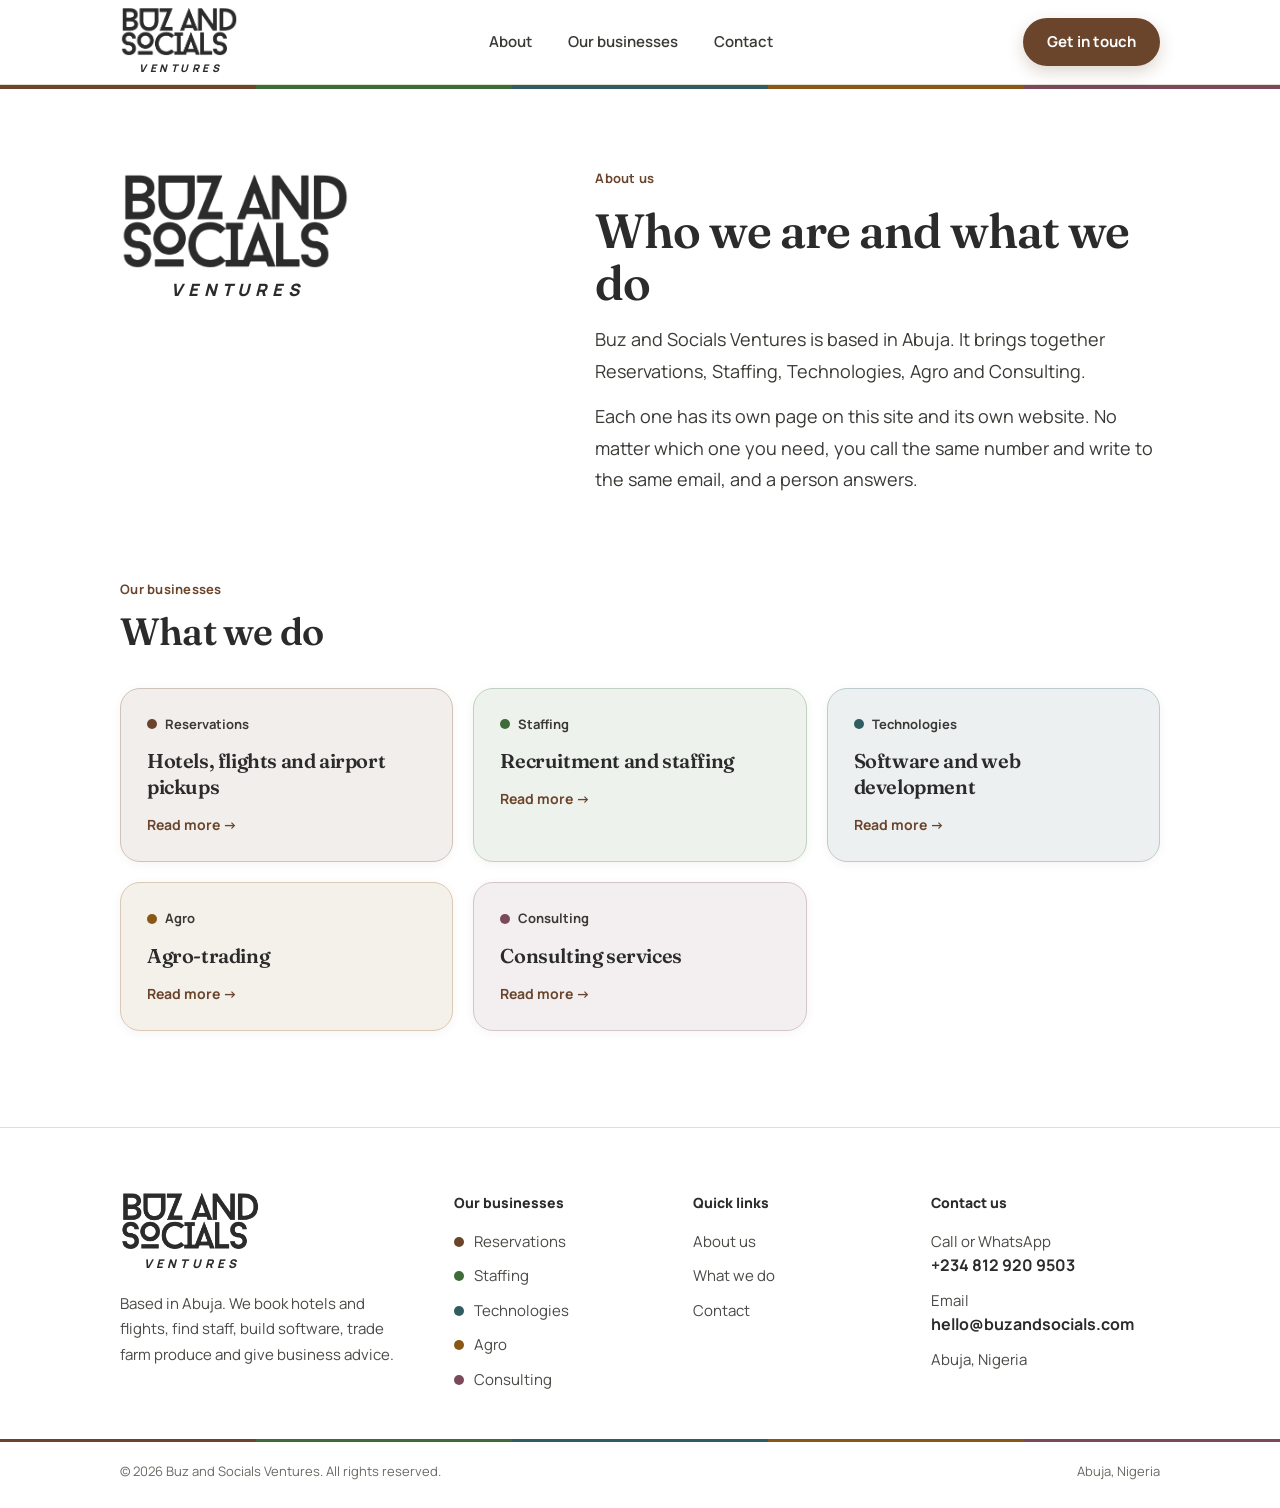
==== site/about.html @ 7db10453 "Add the Buz and Socials Ventures website" ====
<!doctype html>
<html lang="en">
<head>
<meta charset="utf-8">
<meta name="viewport" content="width=device-width,initial-scale=1">
<title>About us | Buz and Socials Ventures</title>
<meta name="description" content="Buz and Socials Ventures is based in Abuja. It brings together Reservations, Staffing, Technologies, Agro and Consulting.">
<meta name="theme-color" content="#6A452B">
<meta property="og:title" content="About us | Buz and Socials Ventures">
<meta property="og:description" content="Buz and Socials Ventures is based in Abuja. It brings together Reservations, Staffing, Technologies, Agro and Consulting.">
<meta property="og:type" content="website">
<meta property="og:image" content="https://buzandsocials.com/assets/logo.png">
<link rel="canonical" href="https://buzandsocials.com/about.html">
<link rel="icon" href="assets/logo.png">
<link rel="preconnect" href="https://fonts.googleapis.com"><link rel="preconnect" href="https://fonts.gstatic.com" crossorigin>
<link href="https://fonts.googleapis.com/css2?family=Fraunces:opsz,wght@9..144,500;9..144,600;9..144,700&family=Manrope:wght@400;500;600;700;800&display=swap" rel="stylesheet">
<link rel="stylesheet" href="styles.css">
</head>
<body>
<a class="skip" href="#main">Skip to content</a>
<header class="top">
<div class="wrap hdr">
<a class="logo" href="index.html" aria-label="Buz and Socials Ventures, home"><img src="assets/logo.png" alt="Buz and Socials" width="118" height="49"><span class="lw">VENTURES</span></a>
<nav class="nav" aria-label="Main"><a href="about.html">About</a><a href="index.html#businesses">Our businesses</a><a href="contact.html">Contact</a></nav>
<a class="btn hdr-cta" href="contact.html">Get in touch</a>
<button class="burger" type="button" aria-label="Menu" aria-expanded="false" aria-controls="mnav"><span></span><span></span><span></span></button>
</div>
<div class="mnav" id="mnav" hidden>
<a href="about.html">About us<b>→</b></a><a href="index.html#businesses">Our businesses<b>→</b></a><a href="contact.html">Contact<b>→</b></a>
<a class="btn" href="contact.html">Get in touch</a>
</div>
</header>
<div class="bar" style="height:4px"><i style="background:#6A452B"></i><i style="background:#3E6B3A"></i><i style="background:#2F5D62"></i><i style="background:#8A5714"></i><i style="background:#7A4A5C"></i></div>
<main id="main">
<section class="wrap sec about-top">
<div class="about two">
<div class="about-logo"><span class="logo big"><img src="assets/logo.png" alt="Buz and Socials" width="230" height="96"><span class="lw">VENTURES</span></span></div>
<div><div class="eyebrow">About us</div><h1 class="h">Who we are and what we do</h1>
<p>Buz and Socials Ventures is based in Abuja. It brings together Reservations, Staffing, Technologies, Agro and Consulting.</p>
<p>Each one has its own page on this site and its own website. No matter which one you need, you call the same number and write to the same email, and a person answers.</p></div>
</div></section>
<section class="wrap sec last"><div class="eyebrow">Our businesses</div><h2 class="h">What we do</h2>
<div class="grid3 cards"><a class="card aud" href="reservations.html" style="--c:#6A452B"><div class="sm"><i class="dot"></i>Reservations</div><div class="h">Hotels, flights and airport pickups</div><span class="more">Read more →</span></a><a class="card aud" href="staffing.html" style="--c:#3E6B3A"><div class="sm"><i class="dot"></i>Staffing</div><div class="h">Recruitment and staffing</div><span class="more">Read more →</span></a><a class="card aud" href="technologies.html" style="--c:#2F5D62"><div class="sm"><i class="dot"></i>Technologies</div><div class="h">Software and web development</div><span class="more">Read more →</span></a><a class="card aud" href="agro.html" style="--c:#8A5714"><div class="sm"><i class="dot"></i>Agro</div><div class="h">Agro-trading</div><span class="more">Read more →</span></a><a class="card aud" href="consulting.html" style="--c:#7A4A5C"><div class="sm"><i class="dot"></i>Consulting</div><div class="h">Consulting services</div><span class="more">Read more →</span></a></div></section>
</main>
<footer class="foot">
<div class="wrap fgrid">
<div><span class="logo flogo"><img src="assets/logo.png" alt="Buz and Socials" width="140" height="58"><span class="lw">VENTURES</span></span><p>Based in Abuja. We book hotels and flights, find staff, build software, trade farm produce and give business advice.</p></div>
<div><h4>Our businesses</h4><div class="fl"><a href="reservations.html"><i class="dot" style="background:#6A452B"></i>Reservations</a><a href="staffing.html"><i class="dot" style="background:#3E6B3A"></i>Staffing</a><a href="technologies.html"><i class="dot" style="background:#2F5D62"></i>Technologies</a><a href="agro.html"><i class="dot" style="background:#8A5714"></i>Agro</a><a href="consulting.html"><i class="dot" style="background:#7A4A5C"></i>Consulting</a></div></div>
<div><h4>Quick links</h4><div class="fl"><a href="about.html">About us</a><a href="index.html#businesses">What we do</a><a href="contact.html">Contact</a></div></div>
<div><h4>Contact us</h4><div class="fl fc"><span>Call or WhatsApp<br><a href="tel:+2348129209503"><strong>+234 812 920 9503</strong></a></span><span>Email<br><a href="mailto:hello@buzandsocials.com"><strong>hello@buzandsocials.com</strong></a></span><span>Abuja, Nigeria</span></div></div>
</div>
<div class="bar" style="height:3px"><i style="background:#6A452B"></i><i style="background:#3E6B3A"></i><i style="background:#2F5D62"></i><i style="background:#8A5714"></i><i style="background:#7A4A5C"></i></div>
<div class="wrap fbase"><span>© 2026 Buz and Socials Ventures. All rights reserved.</span><span>Abuja, Nigeria</span></div>
</footer>
<script src="site.js" defer></script>
</body>
</html>
---- site/styles.css ----
*{box-sizing:border-box}
html{scroll-behavior:smooth;scroll-padding-top:90px}
body{margin:0;font-family:'Manrope',system-ui,sans-serif;background:#fff;color:#2B2B2B;line-height:1.5;-webkit-font-smoothing:antialiased}
img{max-width:100%;height:auto}
a{color:inherit;text-decoration:none}
button{font-family:inherit}
:focus-visible{outline:3px solid #6A452B;outline-offset:3px}
.skip{position:absolute;left:-999px;top:8px;background:#fff;padding:10px 14px;border-radius:8px;z-index:50}
.skip:focus{left:8px}
.wrap{max-width:1120px;margin:0 auto;padding:0 40px}
.h{font-family:'Fraunces',Georgia,serif;font-weight:600;letter-spacing:-.02em;margin:0;color:#2B2B2B}
h2.h{font-size:38px;line-height:1.12;margin-top:12px}
h3.h{font-size:24px}
.eyebrow{font-size:13px;font-weight:700;color:#6A452B;letter-spacing:.02em}
.eyebrow.center{text-align:center}
.eyebrow.dotted{display:flex;align-items:center;gap:10px;color:#6B6963}
.sm{font-size:13px;font-weight:700;color:#6B6963}
.lead{font-size:19px;line-height:1.65;color:#4A4945;margin:22px 0 0;max-width:520px}
.lead.sm2{font-size:18px;line-height:1.7;margin-top:16px;max-width:440px}
.dot{display:inline-block;width:10px;height:10px;border-radius:50%;background:var(--c,#6A452B);flex:none}
.dot.lg{width:12px;height:12px}
.btn,.btng{display:inline-flex;align-items:center;justify-content:center;min-height:48px;padding:0 24px;border-radius:999px;font-size:15px;font-weight:700;cursor:pointer;text-align:center}
.btn{background:#6A452B;color:#fff;border:0;box-shadow:0 6px 16px rgba(106,69,43,.22)}
.btn:hover{background:#54371F}
.btng{background:#fff;color:#6A452B;border:1.5px solid #6A452B}
.btng:hover{background:#F3ECE3}
.btn.full{width:100%}
.btns{display:flex;gap:12px;flex-wrap:wrap}
.btns.row{margin-top:34px}
.card{background:#fff;border:1px solid #E2D6C6;border-radius:20px;box-shadow:0 2px 10px rgba(106,69,43,.06)}
.tag{display:inline-flex;align-items:center;min-height:32px;padding:0 14px;border-radius:999px;background:#F3ECE3;font-size:13.5px;font-weight:600;color:#54371F}
.tags{display:flex;flex-wrap:wrap;gap:8px;margin-top:10px}
.bar{display:flex}.bar i{flex:1}
/* header */
.top{background:#fff;border-bottom:1px solid #E2DED3;position:relative;z-index:20}
.hdr{display:flex;align-items:center;justify-content:space-between;height:84px;gap:28px}
.logo{display:block;width:118px;flex:none}.logo img{display:block;width:100%;height:auto}
.lw{display:block;text-align:center;font-size:.62em;font-weight:800;font-style:italic;letter-spacing:.34em;margin-top:5px;padding-left:.34em;color:#2B2B2B;font-size:10.5px}
.logo.big{width:230px}.logo.big .lw{font-size:17px;margin-top:8px}
.logo.flogo{width:140px}.logo.flogo .lw{font-size:12px}
.nav{display:flex;gap:36px;font-size:15px;font-weight:600;color:#3A3935}
.nav a:hover{color:#6A452B}
.burger{display:none;width:46px;height:46px;border-radius:12px;border:1.5px solid #6A452B;background:#fff;cursor:pointer;padding:0;position:relative}
.burger span{position:absolute;left:13px;right:13px;height:2px;background:#6A452B;border-radius:2px}
.burger span:nth-child(1){top:15px}.burger span:nth-child(2){top:22px}.burger span:nth-child(3){top:29px}
.mnav{position:absolute;left:0;right:0;top:100%;background:#fff;border-bottom:1px solid #D6D4CC;box-shadow:0 18px 30px rgba(43,43,43,.12);padding:6px 22px 24px}
.mnav[hidden]{display:none}
.mnav a:not(.btn){display:flex;align-items:center;justify-content:space-between;min-height:58px;font-size:18px;font-weight:700;border-bottom:1px solid #E2DED3}
.mnav .btn{margin-top:20px;width:100%}
/* hero */
.hero{display:flex;gap:64px;align-items:center;padding-top:76px;padding-bottom:84px}
.hero-t{flex:1.1}
h1.h{font-size:56px;line-height:1.06;margin-top:16px}
h1.h.big1{font-size:60px;line-height:1.05}
.hero-list{flex:1;padding:26px 28px;display:flex;flex-direction:column;gap:6px}
.hero-list>a{display:flex;align-items:center;gap:14px;padding:14px 12px;border-radius:14px}
.hero-list>a:hover{background:color-mix(in srgb,var(--c) 9%,#fff)}
.hero-list>a span{flex:1;display:flex;flex-direction:column}
.hero-list>a strong{font-family:'Fraunces',serif;font-size:21px;font-weight:600}
.hero-list>a em{font-style:normal;font-size:14.5px;color:#6B6963;margin-top:2px}
.hero-list>a b{color:#6A452B}
.hero-list.tinted{background:color-mix(in srgb,var(--c) 9%,#fff);border-color:color-mix(in srgb,var(--c) 32%,#fff)}
.hero-list .sm{margin-bottom:6px}
/* sections */
.sec{padding-bottom:84px}
.sec.last{padding-bottom:96px}
.stack{display:flex;flex-direction:column;gap:18px;margin-top:34px}
.stack.sm3{gap:12px;margin-top:26px}
.grid3{display:grid;grid-template-columns:repeat(3,minmax(0,1fr));gap:20px;margin-top:34px}
.grid4{display:grid;grid-template-columns:repeat(4,minmax(0,1fr));gap:16px;margin-top:26px}
.h.sm4{font-size:30px}
.two{display:flex;gap:56px;align-items:flex-start}
.two>*{flex:1}
.about-band{border-top:1px solid #E2DED3;border-bottom:1px solid #E2DED3;margin-bottom:84px}
.about{display:flex;gap:72px;align-items:flex-start;padding-top:80px;padding-bottom:80px}
.about>*:first-child{flex:1;padding-top:4px}.about>*:last-child{flex:1.4}
.about p{margin:14px 0 0;font-size:18px;line-height:1.75;color:#3A3935}
.about h1.h{font-size:48px;line-height:1.1}
.about.two{padding:0}
.about-top{padding-top:80px}
.ul{display:inline-block;margin-top:24px;font-size:16px;font-weight:700;color:#6A452B;border-bottom:2px solid #6A452B;padding-bottom:2px}
.biz{padding:30px 32px;background:color-mix(in srgb,var(--c) 9%,#fff);border-color:color-mix(in srgb,var(--c) 32%,#fff)}
.biz h3.h{display:flex;align-items:center;gap:12px;font-size:28px}
.biz .what{margin:6px 0 0;font-size:15px;font-weight:600;color:#6B6963}
.biz p{margin:14px 0 0;font-size:17px;line-height:1.7;color:#3A3935;max-width:640px}
.biz .what{margin-top:6px}
.biz .sm{margin-top:20px}
.biz .btns{margin-top:24px}
.aud{display:block;padding:26px;background:color-mix(in srgb,var(--c,#6A452B) 9%,#fff);border-color:color-mix(in srgb,var(--c,#6A452B) 32%,#fff)}
.aud.plain{background:#F3ECE3;border-color:#D9C8B2;display:flex;flex-direction:column;justify-content:center}
.aud .sm{display:flex;align-items:center;gap:8px;color:#3A3935}
.aud .h{font-size:21px;line-height:1.3;margin-top:14px}
.aud p{font-size:16px;line-height:1.6;color:#4A4945;margin:8px 0 0}
.aud .more{display:block;font-size:14px;font-weight:700;margin-top:14px;color:#6A452B}
.cards .aud .h{font-size:20px}
.sv{padding:26px 28px;background:color-mix(in srgb,var(--c) 9%,#fff);border-color:color-mix(in srgb,var(--c) 32%,#fff)}
.sv .h{display:flex;align-items:center;gap:10px;font-size:22px;line-height:1.2}
.sv p{font-size:16px;line-height:1.6;color:#4A4945;margin:12px 0 0}
.wh{padding:22px 24px;font-size:17px;font-weight:600;line-height:1.4;background:color-mix(in srgb,var(--c) 9%,#fff);border-color:color-mix(in srgb,var(--c) 32%,#fff)}
.dots{list-style:none;margin:0;padding:0}
.dots li{position:relative;padding-left:20px;margin-top:16px;font-size:18px;line-height:1.5;color:#3A3935}
.dots li:before{content:"";position:absolute;left:0;top:10px;width:8px;height:8px;border-radius:50%;background:var(--c)}
.faq{border-top:1px solid #D6D4CC;flex:1.6}
.faq details{border-bottom:1px solid #D6D4CC;padding:22px 4px}
.faq summary{font-size:18px;font-weight:700;cursor:pointer;list-style:none;display:flex;justify-content:space-between;gap:16px}
.faq summary::-webkit-details-marker{display:none}
.faq summary:after{content:"−";width:32px;height:32px;border-radius:50%;border:1px solid #C4C1B8;display:grid;place-items:center;font-size:18px;flex:none;line-height:1}
.faq details:not([open]) summary:after{content:"+"}
.faq p{margin:12px 0 0;font-size:16.5px;line-height:1.7;color:#4A4945;max-width:560px}
.reach{margin-top:28px;display:flex;flex-direction:column;gap:6px;align-items:flex-start}
.reach .big{font-size:30px}
.reach a:nth-child(2){font-size:19px;font-weight:600;color:#3A3935}
.reach .btng{margin-top:16px}
/* forms */
.form{padding:30px 32px;flex:1.1}
.form h3.h{margin-bottom:6px}
.fld{display:block;font-size:13px;font-weight:700;color:#6B6963;margin-top:16px}
.fld input,.fld textarea{display:block;width:100%;margin-top:6px;min-height:48px;padding:0 14px;border:1px solid #D6D4CC;border-radius:12px;background:#fff;font:500 16px 'Manrope',sans-serif;color:#2B2B2B}
.fld textarea{padding:12px 14px;min-height:112px;resize:vertical}
.chips{border:0;padding:0;margin:16px 0 0;display:flex;flex-wrap:wrap;gap:8px}
.chips legend{font-size:13px;font-weight:700;color:#6B6963;margin-bottom:8px;padding:0}
.chip input{position:absolute;opacity:0}
.chip span{display:inline-flex;align-items:center;gap:8px;min-height:42px;padding:0 16px;border-radius:999px;font-size:14px;font-weight:600;cursor:pointer;border:1px solid #D6D4CC;background:#fff}
.chip input:checked+span{background:#F3ECE3;border-color:#6A452B;color:#54371F}
.chip input:focus-visible+span{outline:3px solid #6A452B;outline-offset:2px}
.form .btn{margin-top:22px}
.note{font-size:13px;color:#6B6963;margin:14px 0 0;line-height:1.6}
.note a{text-decoration:underline}
.err{color:#9B2C2C;font-size:14px;font-weight:600;margin:12px 0 0}
.err[hidden]{display:none}
/* partners */
.partners{padding-bottom:76px}
.slidebox{overflow:hidden;margin-top:30px;-webkit-mask-image:linear-gradient(90deg,transparent,#000 10%,#000 90%,transparent);mask-image:linear-gradient(90deg,transparent,#000 10%,#000 90%,transparent)}
.slide{display:flex;align-items:center;width:max-content;animation:bzslide 36s linear infinite}
.slide:hover{animation-play-state:paused}
.slide img{height:48px;width:auto;margin:0 40px}
@keyframes bzslide{from{transform:translateX(0)}to{transform:translateX(-50%)}}
@media (prefers-reduced-motion:reduce){.slide{animation:none}}
/* footer */
.foot{border-top:1px solid #E2DED3}
.fgrid{padding-top:64px;padding-bottom:48px;display:grid;grid-template-columns:1.5fr 1fr 1fr 1.2fr;gap:48px}
.flogo{display:block}
.foot p{margin:18px 0 0;font-size:15px;line-height:1.7;color:#4A4945;max-width:300px}
.foot h4{margin:0;font-size:14px;font-weight:800}
.fl{display:flex;flex-direction:column;gap:12px;margin-top:18px;font-size:15px;color:#4A4945;line-height:1.5}
.fl>a{display:flex;align-items:center;gap:10px}
.fl a:hover{color:#6A452B}
.fl strong{color:#2B2B2B;font-size:16px}
.fbase{padding-top:20px;padding-bottom:26px;display:flex;justify-content:space-between;font-size:13px;color:#6B6963;gap:16px}
/* phone */
@media (max-width:860px){
.wrap{padding:0 22px}
.hdr{height:68px}
.logo{width:96px}.lw{font-size:9px}
.nav,.hdr-cta{display:none}
.burger{display:block}
h2.h{font-size:32px}
h1.h{font-size:38px;line-height:1.08}
h1.h.big1{font-size:44px}
.lead{font-size:17px;margin-top:18px}
.hero{flex-direction:column;align-items:stretch;gap:32px;padding-top:40px;padding-bottom:48px}
.btns.row{flex-direction:column;margin-top:28px}
.btn,.btng{width:100%}
.btns{flex-direction:column;gap:10px}
.hero-list{padding:18px 16px}
.sec{padding-bottom:48px}.sec.last{padding-bottom:56px}
.grid3,.grid4{grid-template-columns:1fr;gap:14px;margin-top:24px}
.two{flex-direction:column;gap:32px}
.two>*{width:100%}
.about-band{margin-bottom:48px}
.about{flex-direction:column;gap:20px;padding-top:44px;padding-bottom:48px}
.logo.big{width:150px}.logo.big .lw{font-size:11px;margin-top:5px}
.about p{font-size:17px;line-height:1.7}
.about h1.h{font-size:36px}
.about-top{padding-top:44px}
.biz{padding:24px 22px}
.biz h3.h{font-size:26px}
.stack{margin-top:26px;gap:18px}
.reach .big{font-size:28px}
.form{padding:24px 20px}
.partners{padding-bottom:52px}
.slidebox{-webkit-mask-image:none;mask-image:none;overflow:visible}
.slide{animation:none;width:auto;flex-wrap:wrap;justify-content:center;gap:22px 12px}
.slide img{margin:0 12px}
.fgrid{grid-template-columns:1fr;gap:30px;padding-top:40px;padding-bottom:32px}
.fbase{flex-direction:column;gap:2px}
}
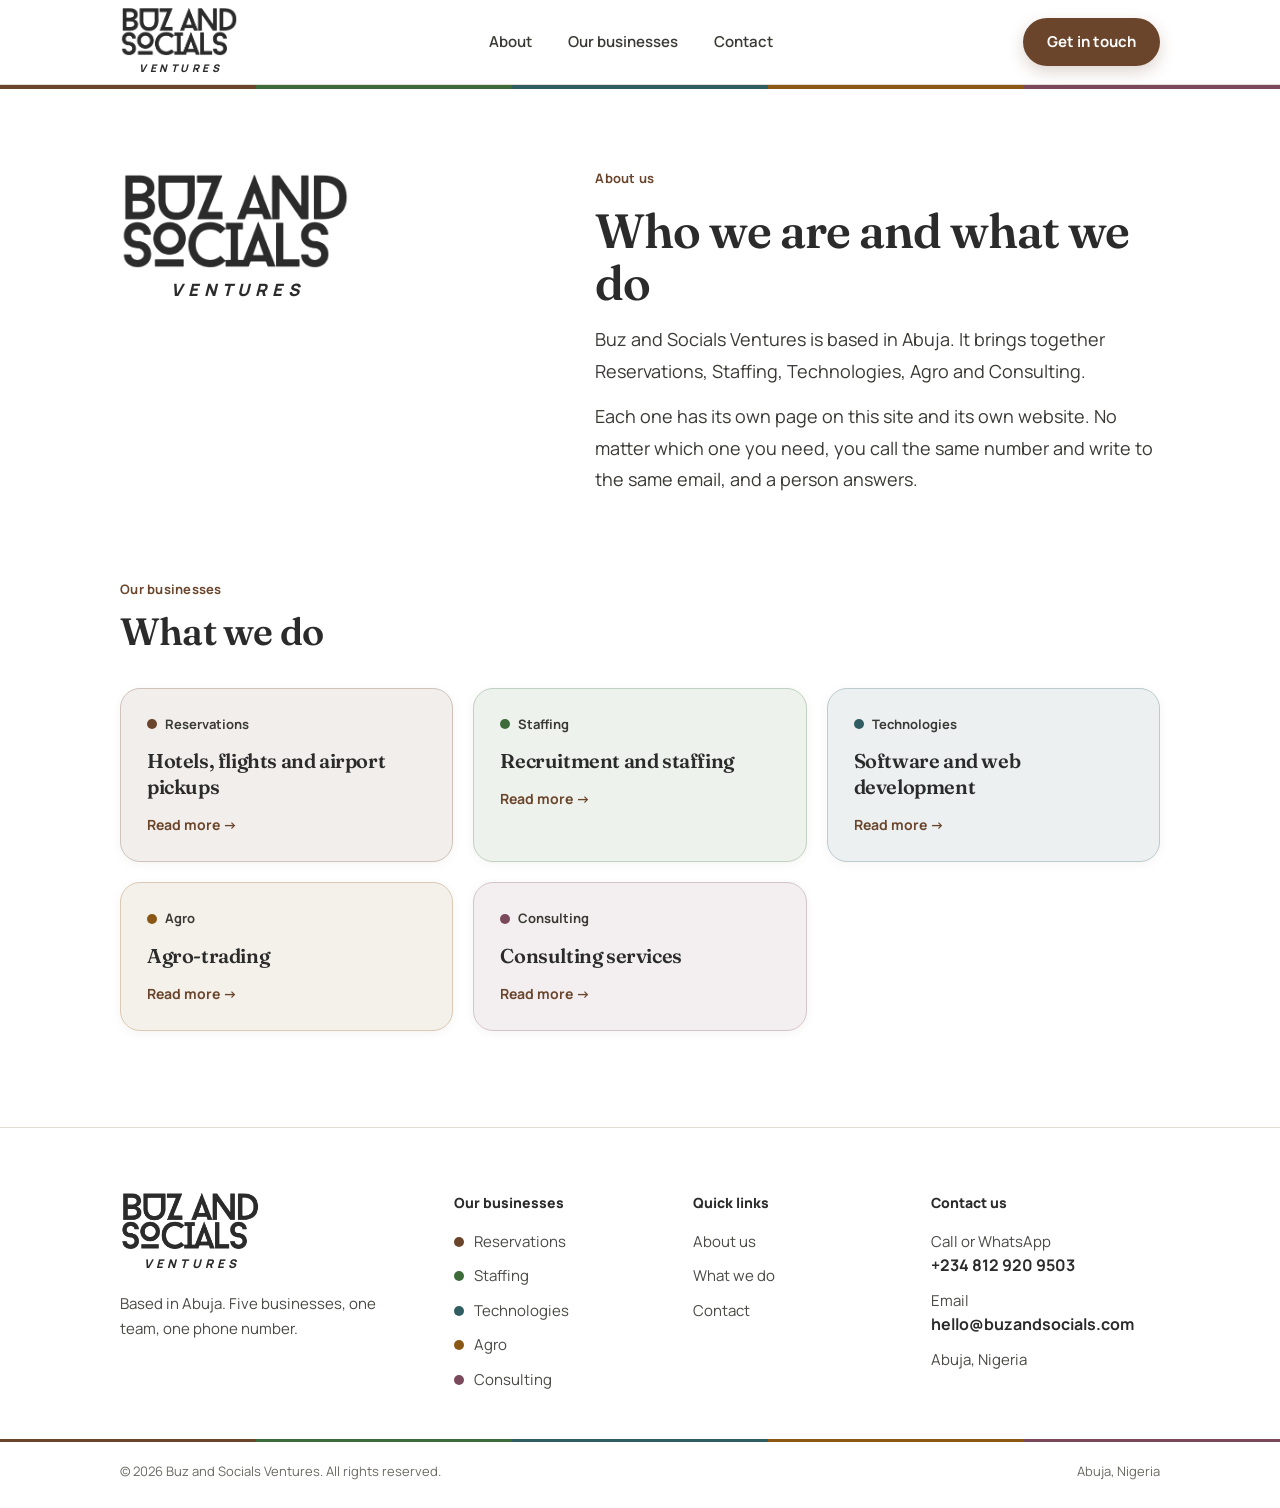
==== commit 086bf917: "Partner logos and clearer intro wording" ====
--- a/site/about.html
+++ b/site/about.html
@@ -44,7 +44,7 @@
 </main>
 <footer class="foot">
 <div class="wrap fgrid">
-<div><span class="logo flogo"><img src="assets/logo.png" alt="Buz and Socials" width="140" height="58"><span class="lw">VENTURES</span></span><p>Based in Abuja. We book hotels and flights, find staff, build software, trade farm produce and give business advice.</p></div>
+<div><span class="logo flogo"><img src="assets/logo.png" alt="Buz and Socials" width="140" height="58"><span class="lw">VENTURES</span></span><p>Based in Abuja. Five businesses, one team, one phone number.</p></div>
 <div><h4>Our businesses</h4><div class="fl"><a href="reservations.html"><i class="dot" style="background:#6A452B"></i>Reservations</a><a href="staffing.html"><i class="dot" style="background:#3E6B3A"></i>Staffing</a><a href="technologies.html"><i class="dot" style="background:#2F5D62"></i>Technologies</a><a href="agro.html"><i class="dot" style="background:#8A5714"></i>Agro</a><a href="consulting.html"><i class="dot" style="background:#7A4A5C"></i>Consulting</a></div></div>
 <div><h4>Quick links</h4><div class="fl"><a href="about.html">About us</a><a href="index.html#businesses">What we do</a><a href="contact.html">Contact</a></div></div>
 <div><h4>Contact us</h4><div class="fl fc"><span>Call or WhatsApp<br><a href="tel:+2348129209503"><strong>+234 812 920 9503</strong></a></span><span>Email<br><a href="mailto:hello@buzandsocials.com"><strong>hello@buzandsocials.com</strong></a></span><span>Abuja, Nigeria</span></div></div>
--- a/site/styles.css
+++ b/site/styles.css
@@ -102,7 +102,7 @@
 .dots li:before{content:"";position:absolute;left:0;top:10px;width:8px;height:8px;border-radius:50%;background:var(--c)}
 .faq{border-top:1px solid #D6D4CC;flex:1.6}
 .faq details{border-bottom:1px solid #D6D4CC;padding:22px 4px}
-.faq summary{font-size:18px;font-weight:700;cursor:pointer;list-style:none;display:flex;justify-content:space-between;gap:16px}
+.faq summary{font-size:18px;font-weight:600;cursor:pointer;list-style:none;display:flex;justify-content:space-between;gap:16px}
 .faq summary::-webkit-details-marker{display:none}
 .faq summary:after{content:"−";width:32px;height:32px;border-radius:50%;border:1px solid #C4C1B8;display:grid;place-items:center;font-size:18px;flex:none;line-height:1}
 .faq details:not([open]) summary:after{content:"+"}
@@ -128,6 +128,40 @@
 .note a{text-decoration:underline}
 .err{color:#9B2C2C;font-size:14px;font-weight:600;margin:12px 0 0}
 .err[hidden]{display:none}
+/* hero photo */
+.hero-photo{flex:1;height:440px;border-radius:24px;background:#EDE9E1 center/cover no-repeat;border:1px solid #D6D4CC;display:flex;align-items:center;justify-content:center}
+/* business rows */
+.rows{margin-top:34px;border-top:1px solid #D6D4CC}
+.brow{border-bottom:1px solid #D6D4CC}
+.brow summary{list-style:none;display:flex;justify-content:space-between;align-items:center;gap:24px;min-height:84px;padding:0 4px;cursor:pointer}
+.brow summary::-webkit-details-marker{display:none}
+.brow .nm{display:flex;align-items:center;gap:16px}
+.brow .rn{font-size:28px}
+.brow summary:hover .rn{text-decoration:underline;text-underline-offset:5px}
+.brow .wt{display:flex;align-items:center;gap:24px;font-size:16px;color:#4A4945;text-align:right}
+.brow .sg{width:36px;height:36px;border-radius:50%;border:1px solid #C4C1B8;display:grid;place-items:center;font-size:20px;flex:none;background:#fff;line-height:1}
+.brow .sg:after{content:"\2212"}
+.brow:not([open]) .sg:after{content:"+"}
+.bpanel{padding:26px 30px 30px;margin:0 0 18px;display:flex;gap:48px;align-items:flex-start;background:#F8F4EE;border:1px solid #E2D6C6;border-radius:20px}
+.bpanel .bl{flex:1;max-width:560px}
+.bpanel p{margin:0;font-size:17px;line-height:1.7;color:#3A3935}
+.bpanel .sm{margin-top:20px}
+.br{display:flex;flex-direction:column;gap:10px;align-items:flex-start}
+/* work and reviews */
+.work{overflow:hidden}.work img{display:block;width:100%;height:190px;object-fit:cover}.work .wb{padding:22px 24px 24px}
+.work h3.h{font-size:21px;margin-top:10px}.work p{font-size:15.5px;line-height:1.6;color:#4A4945;margin:8px 0 0}
+.quote{margin:0;padding:28px}.quote .qm{font-size:54px;line-height:.7;color:#C4C1B8}
+.quote blockquote{margin:14px 0 0;font-size:17px;line-height:1.65;color:#3A3935}.quote figcaption{margin-top:22px;font-size:13px;font-weight:600;color:#6B6963}
+.sec[hidden]{display:none}
+.work.ph .wimg{height:190px;background:#EDE9E1;display:flex;align-items:center;justify-content:center;color:#6B6963;font-size:13px;font-weight:600}
+.sk{display:block;height:10px;border-radius:5px;background:#F1EFEA}
+.sk.q{height:11px;border-radius:6px;background:#E2DED3;margin-top:10px}
+.quote.ph .qm+.sk{margin-top:14px}
+.quote figcaption{display:flex;align-items:center;gap:10px}.quote .av{width:34px;height:34px;border-radius:50%;background:#EDE9E1;flex:none}
+.pi{width:200px;flex:none;display:flex;flex-direction:column;align-items:center;gap:10px;height:70px;justify-content:center}
+.pr{display:flex;align-items:center;gap:8px}.pc{width:26px;height:26px;border-radius:50%;background:#CDD3DB}.pb{display:block;height:12px;border-radius:6px;background:#CDD3DB}
+.pl{font-size:11px;font-weight:600;color:#9AA3B0;letter-spacing:.06em}
+.pi img{height:48px;width:auto}
 /* partners */
 .partners{padding-bottom:76px}
 .slidebox{overflow:hidden;margin-top:30px;-webkit-mask-image:linear-gradient(90deg,transparent,#000 10%,#000 90%,transparent);mask-image:linear-gradient(90deg,transparent,#000 10%,#000 90%,transparent)}
@@ -149,6 +183,10 @@
 .fbase{padding-top:20px;padding-bottom:26px;display:flex;justify-content:space-between;font-size:13px;color:#6B6963;gap:16px}
 /* phone */
 @media (max-width:860px){
+.hero-photo{flex:none;height:240px}
+.brow summary{min-height:72px}.brow .rn{font-size:24px}.brow .wtx{display:none}
+.bpanel{flex-direction:column;gap:22px;padding:22px 20px 24px}
+.br{width:100%;align-items:stretch}
 .wrap{padding:0 22px}
 .hdr{height:68px}
 .logo{width:96px}.lw{font-size:9px}
@@ -185,3 +223,19 @@
 .fgrid{grid-template-columns:1fr;gap:30px;padding-top:40px;padding-bottom:32px}
 .fbase{flex-direction:column;gap:2px}
 }
+.work .sm{display:flex;align-items:center;gap:8px}
+
+.pi{width:auto;padding:0 44px;height:64px}
+.pi img{height:44px;width:auto;display:block}
+.pi img[src*=bolton]{height:40px}
+.pi img[src*=johnwood]{height:56px}
+.pi img[src*=girllead]{height:46px}
+.pi img[src*=eyemark]{height:30px}
+.pi img[src*=netzence]{height:54px}
+.pi img[src*=omed]{height:50px}
+.pi .wm{white-space:nowrap;color:#2B2B2B}
+.pi .wm-pali{font-family:'Fraunces',Georgia,serif;font-weight:700;font-size:26px;letter-spacing:-.02em;color:#6A452B}
+.pi .wm-max{font-family:'Manrope',system-ui,sans-serif;font-weight:500;font-size:15px;letter-spacing:.01em}
+.pi .wm-max b{font-weight:800;font-size:20px;letter-spacing:-.02em;color:#2F5D62}
+.pi img[src*=transcorp]{height:24px}
+.pi img[src*=capital]{height:52px}
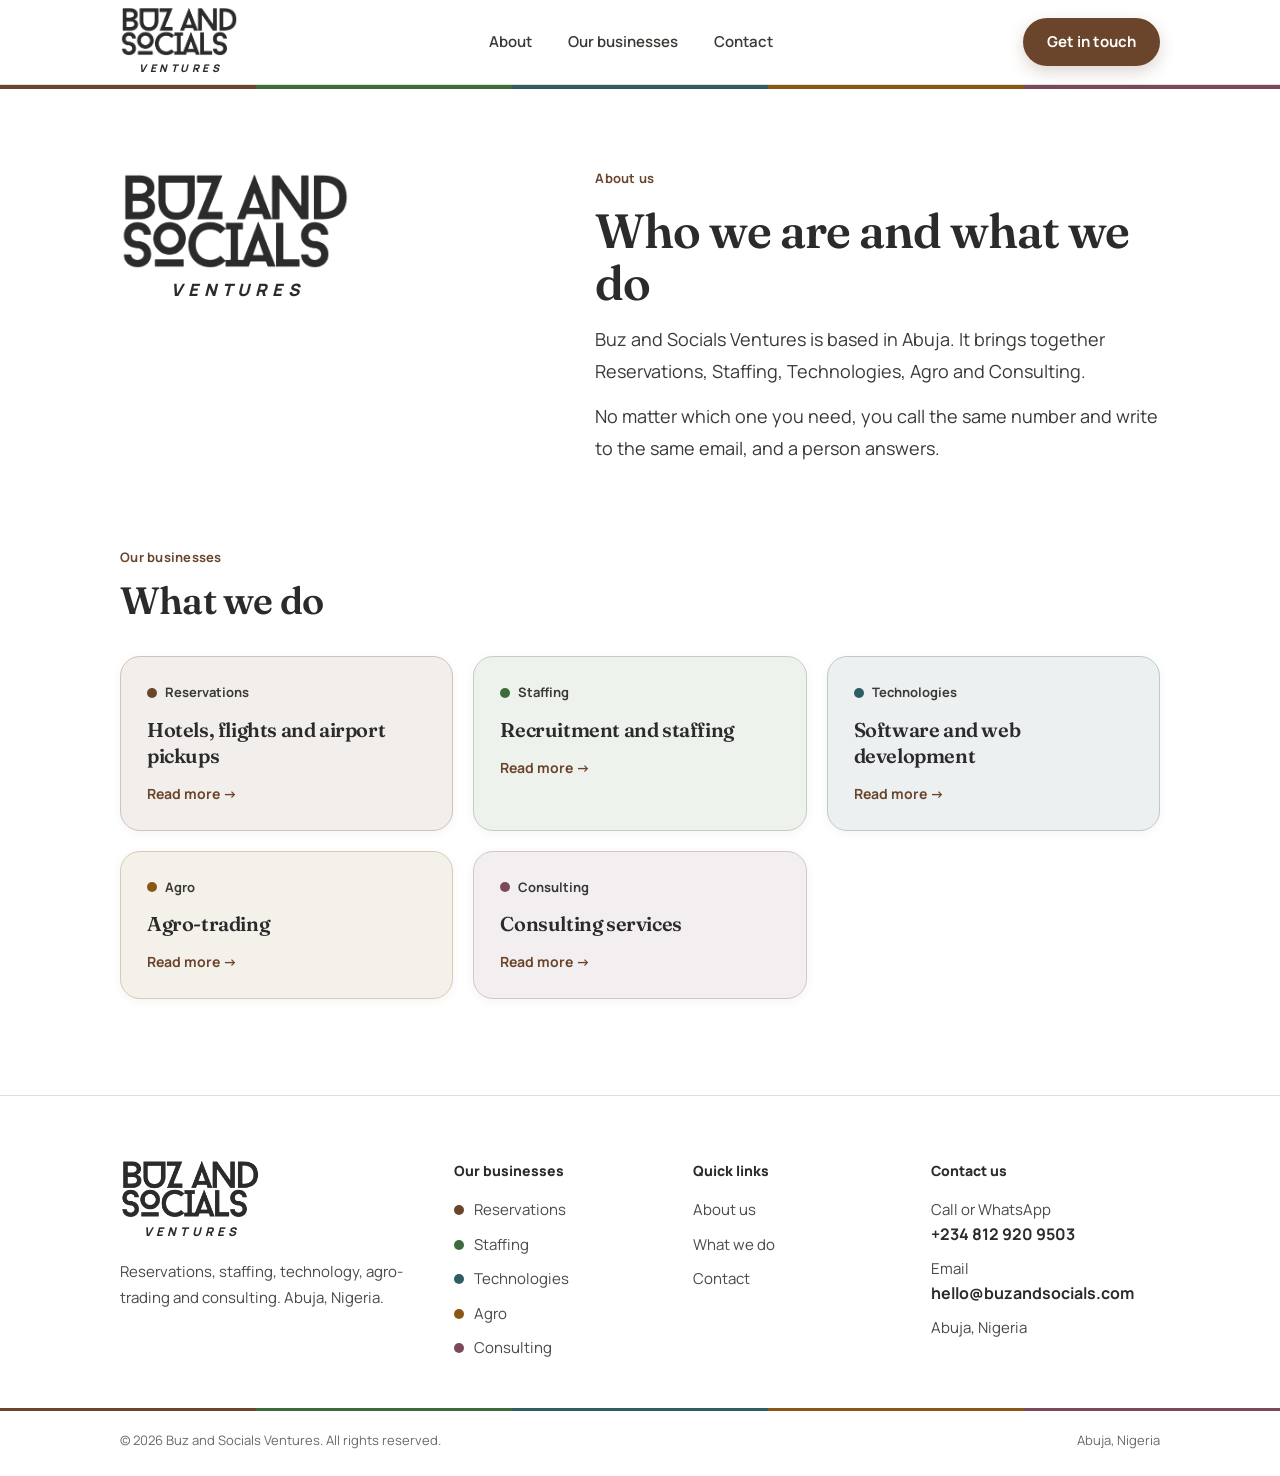
==== commit b13bc79e: "Update home page: partner logos, business wording, footer tagline" ====
--- a/site/about.html
+++ b/site/about.html
@@ -37,14 +37,14 @@
 <div class="about-logo"><span class="logo big"><img src="assets/logo.png" alt="Buz and Socials" width="230" height="96"><span class="lw">VENTURES</span></span></div>
 <div><div class="eyebrow">About us</div><h1 class="h">Who we are and what we do</h1>
 <p>Buz and Socials Ventures is based in Abuja. It brings together Reservations, Staffing, Technologies, Agro and Consulting.</p>
-<p>Each one has its own page on this site and its own website. No matter which one you need, you call the same number and write to the same email, and a person answers.</p></div>
+<p>No matter which one you need, you call the same number and write to the same email, and a person answers.</p></div>
 </div></section>
 <section class="wrap sec last"><div class="eyebrow">Our businesses</div><h2 class="h">What we do</h2>
 <div class="grid3 cards"><a class="card aud" href="reservations.html" style="--c:#6A452B"><div class="sm"><i class="dot"></i>Reservations</div><div class="h">Hotels, flights and airport pickups</div><span class="more">Read more →</span></a><a class="card aud" href="staffing.html" style="--c:#3E6B3A"><div class="sm"><i class="dot"></i>Staffing</div><div class="h">Recruitment and staffing</div><span class="more">Read more →</span></a><a class="card aud" href="technologies.html" style="--c:#2F5D62"><div class="sm"><i class="dot"></i>Technologies</div><div class="h">Software and web development</div><span class="more">Read more →</span></a><a class="card aud" href="agro.html" style="--c:#8A5714"><div class="sm"><i class="dot"></i>Agro</div><div class="h">Agro-trading</div><span class="more">Read more →</span></a><a class="card aud" href="consulting.html" style="--c:#7A4A5C"><div class="sm"><i class="dot"></i>Consulting</div><div class="h">Consulting services</div><span class="more">Read more →</span></a></div></section>
 </main>
 <footer class="foot">
 <div class="wrap fgrid">
-<div><span class="logo flogo"><img src="assets/logo.png" alt="Buz and Socials" width="140" height="58"><span class="lw">VENTURES</span></span><p>Based in Abuja. Five businesses, one team, one phone number.</p></div>
+<div><span class="logo flogo"><img src="assets/logo.png" alt="Buz and Socials" width="140" height="58"><span class="lw">VENTURES</span></span><p>Reservations, staffing, technology, agro-trading and consulting. Abuja, Nigeria.</p></div>
 <div><h4>Our businesses</h4><div class="fl"><a href="reservations.html"><i class="dot" style="background:#6A452B"></i>Reservations</a><a href="staffing.html"><i class="dot" style="background:#3E6B3A"></i>Staffing</a><a href="technologies.html"><i class="dot" style="background:#2F5D62"></i>Technologies</a><a href="agro.html"><i class="dot" style="background:#8A5714"></i>Agro</a><a href="consulting.html"><i class="dot" style="background:#7A4A5C"></i>Consulting</a></div></div>
 <div><h4>Quick links</h4><div class="fl"><a href="about.html">About us</a><a href="index.html#businesses">What we do</a><a href="contact.html">Contact</a></div></div>
 <div><h4>Contact us</h4><div class="fl fc"><span>Call or WhatsApp<br><a href="tel:+2348129209503"><strong>+234 812 920 9503</strong></a></span><span>Email<br><a href="mailto:hello@buzandsocials.com"><strong>hello@buzandsocials.com</strong></a></span><span>Abuja, Nigeria</span></div></div>
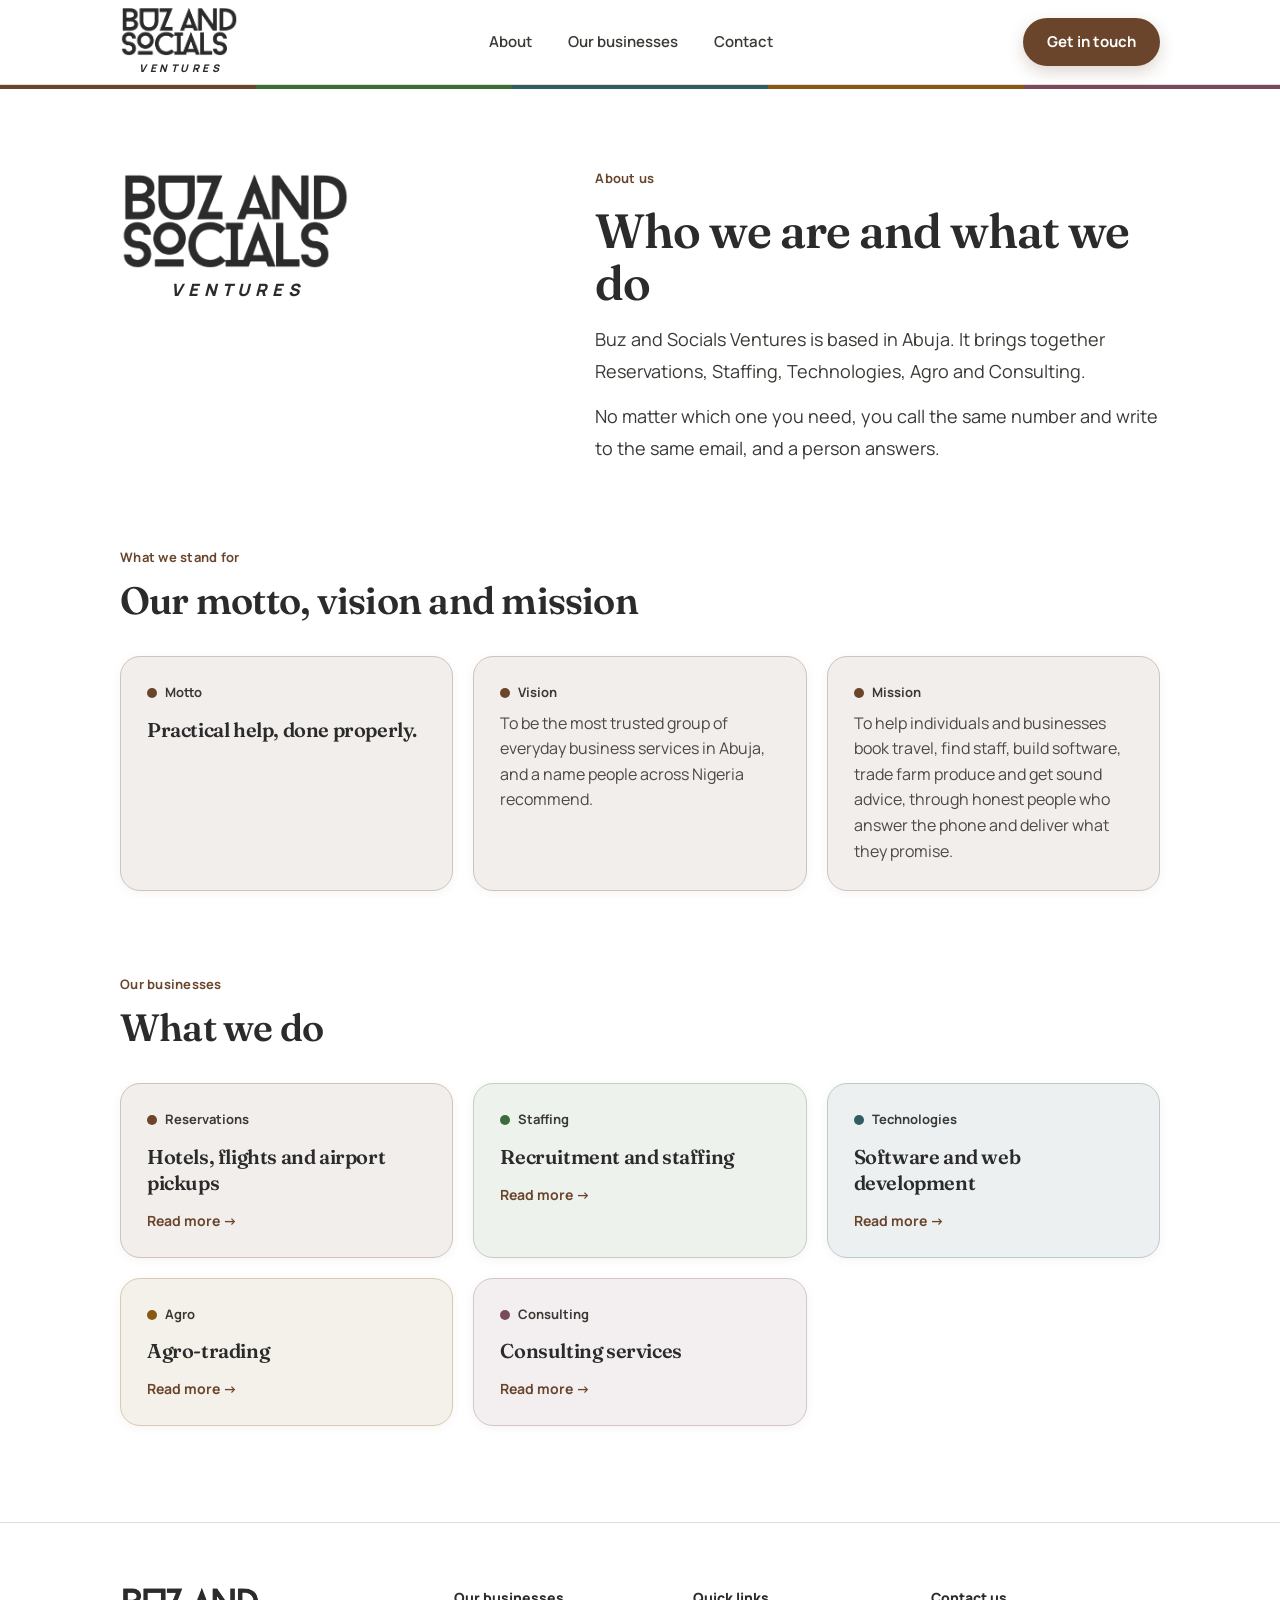
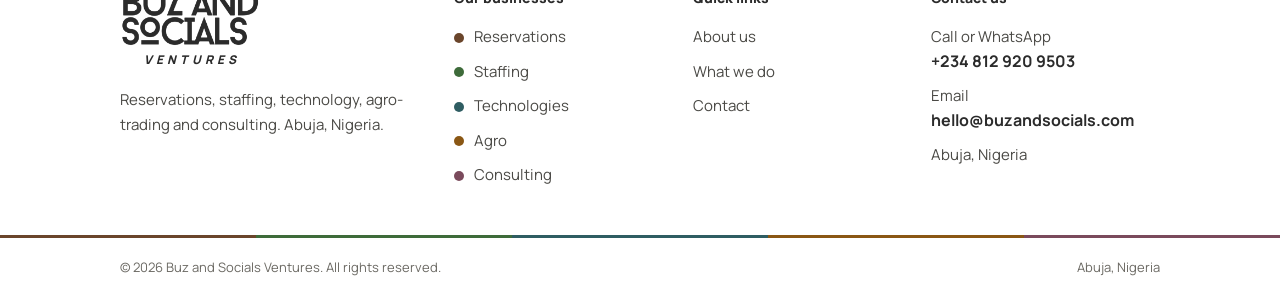
==== commit 4d4c8aa2: "Update site: partner logos, business wording, motto, vision and mission" ====
--- a/site/about.html
+++ b/site/about.html
@@ -39,6 +39,12 @@
 <p>Buz and Socials Ventures is based in Abuja. It brings together Reservations, Staffing, Technologies, Agro and Consulting.</p>
 <p>No matter which one you need, you call the same number and write to the same email, and a person answers.</p></div>
 </div></section>
+<section class="wrap sec"><div class="eyebrow">What we stand for</div><h2 class="h">Our motto, vision and mission</h2>
+<div class="grid3 cards">
+<div class="card aud"><div class="sm"><i class="dot"></i>Motto</div><div class="h">Practical help, done properly.</div></div>
+<div class="card aud"><div class="sm"><i class="dot"></i>Vision</div><p>To be the most trusted group of everyday business services in Abuja, and a name people across Nigeria recommend.</p></div>
+<div class="card aud"><div class="sm"><i class="dot"></i>Mission</div><p>To help individuals and businesses book travel, find staff, build software, trade farm produce and get sound advice, through honest people who answer the phone and deliver what they promise.</p></div>
+</div></section>
 <section class="wrap sec last"><div class="eyebrow">Our businesses</div><h2 class="h">What we do</h2>
 <div class="grid3 cards"><a class="card aud" href="reservations.html" style="--c:#6A452B"><div class="sm"><i class="dot"></i>Reservations</div><div class="h">Hotels, flights and airport pickups</div><span class="more">Read more →</span></a><a class="card aud" href="staffing.html" style="--c:#3E6B3A"><div class="sm"><i class="dot"></i>Staffing</div><div class="h">Recruitment and staffing</div><span class="more">Read more →</span></a><a class="card aud" href="technologies.html" style="--c:#2F5D62"><div class="sm"><i class="dot"></i>Technologies</div><div class="h">Software and web development</div><span class="more">Read more →</span></a><a class="card aud" href="agro.html" style="--c:#8A5714"><div class="sm"><i class="dot"></i>Agro</div><div class="h">Agro-trading</div><span class="more">Read more →</span></a><a class="card aud" href="consulting.html" style="--c:#7A4A5C"><div class="sm"><i class="dot"></i>Consulting</div><div class="h">Consulting services</div><span class="more">Read more →</span></a></div></section>
 </main>
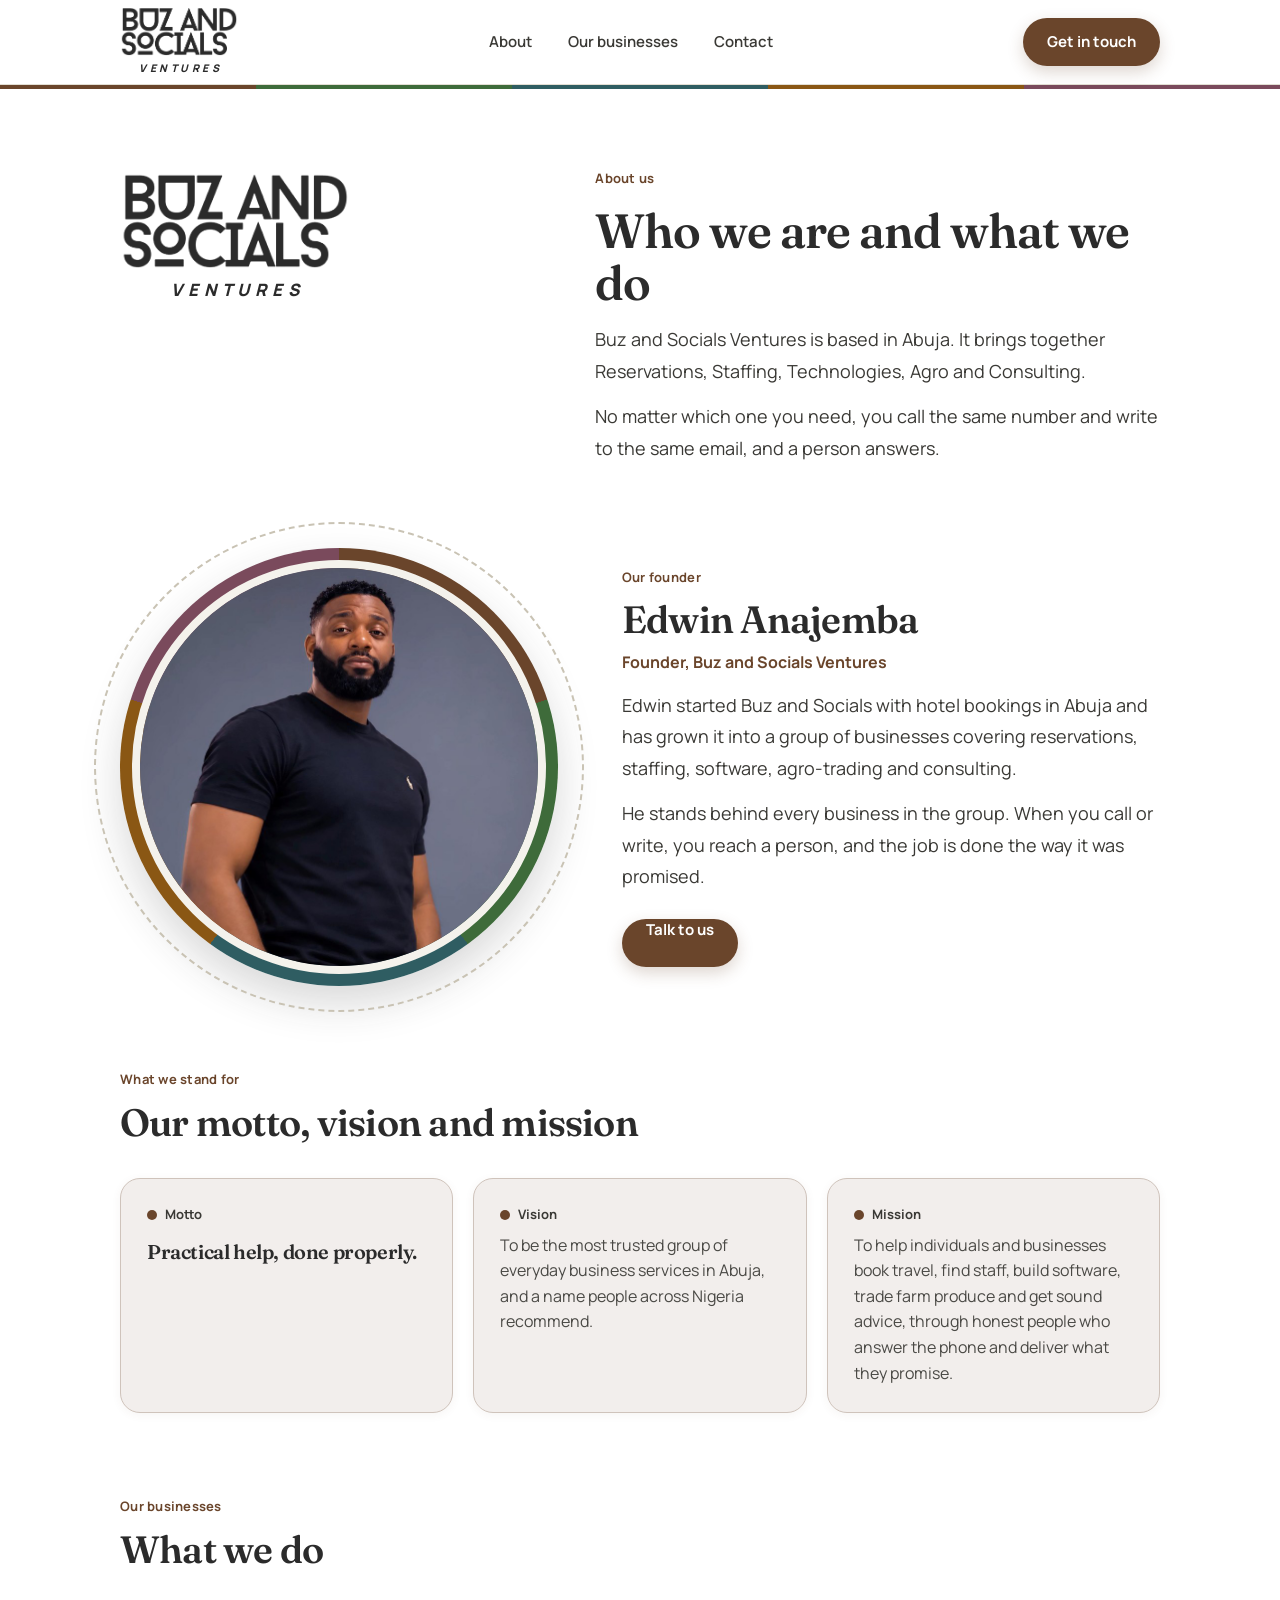
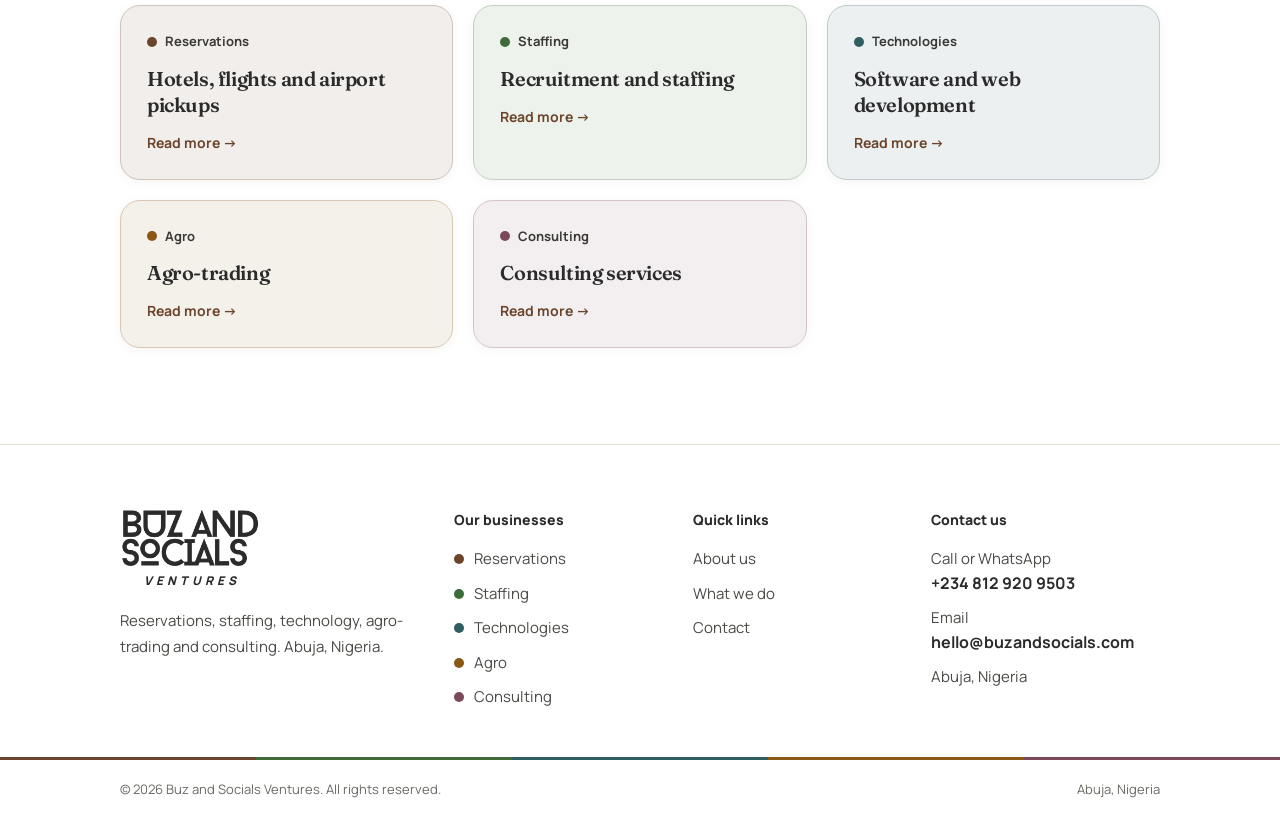
==== commit 65a30cfa: "Add founder section" ====
--- a/site/about.html
+++ b/site/about.html
@@ -39,6 +39,14 @@
 <p>Buz and Socials Ventures is based in Abuja. It brings together Reservations, Staffing, Technologies, Agro and Consulting.</p>
 <p>No matter which one you need, you call the same number and write to the same email, and a person answers.</p></div>
 </div></section>
+<section class="wrap sec founder" id="founder"><div class="fnd">
+<div class="fring"><div class="fphoto"><img src="assets/founder.jpg" alt="Edwin Anajemba, founder of Buz and Socials Ventures" width="400" height="400" loading="lazy"></div></div>
+<div><div class="eyebrow">Our founder</div><h2 class="h">Edwin Anajemba</h2>
+<p class="fr">Founder, Buz and Socials Ventures</p>
+<p>Edwin started Buz and Socials with hotel bookings in Abuja and has grown it into a group of businesses covering reservations, staffing, software, agro-trading and consulting.</p>
+<p>He stands behind every business in the group. When you call or write, you reach a person, and the job is done the way it was promised.</p>
+<a class="btn" href="contact.html">Talk to us</a></div>
+</div></section>
 <section class="wrap sec"><div class="eyebrow">What we stand for</div><h2 class="h">Our motto, vision and mission</h2>
 <div class="grid3 cards">
 <div class="card aud"><div class="sm"><i class="dot"></i>Motto</div><div class="h">Practical help, done properly.</div></div>
--- a/site/styles.css
+++ b/site/styles.css
@@ -239,3 +239,15 @@
 .pi .wm-max b{font-weight:800;font-size:20px;letter-spacing:-.02em;color:#2F5D62}
 .pi img[src*=transcorp]{height:24px}
 .pi img[src*=capital]{height:52px}
+
+/* founder */
+.fnd{display:flex;gap:64px;align-items:center}
+.fnd>div:last-child{flex:1.3}
+.fnd p{margin:14px 0 0;font-size:18px;line-height:1.75;color:#3A3935}
+.fnd .fr{margin-top:6px;font-weight:700;color:#6A452B;font-size:16px}
+.fnd .btn{display:inline-block;margin-top:26px}
+.fring{flex:1;max-width:440px;aspect-ratio:1;border-radius:50%;padding:12px;background:conic-gradient(#6A452B 0 20%,#3E6B3A 0 40%,#2F5D62 0 60%,#8A5714 0 80%,#7A4A5C 0 100%);position:relative;box-shadow:0 18px 40px rgba(43,43,43,.18)}
+.fring::before{content:"";position:absolute;inset:-26px;border-radius:50%;border:2px dashed #C9C3B4}
+.fphoto{width:100%;height:100%;border-radius:50%;overflow:hidden;border:8px solid #F4F2EC;box-sizing:border-box;background:#F4F2EC}
+.fphoto img{width:100%;height:100%;object-fit:cover;display:block}
+@media (max-width:860px){.fnd{flex-direction:column;gap:48px;text-align:left}.fring{width:78%;max-width:340px;margin:14px auto 0}.fnd>div:last-child{width:100%}}
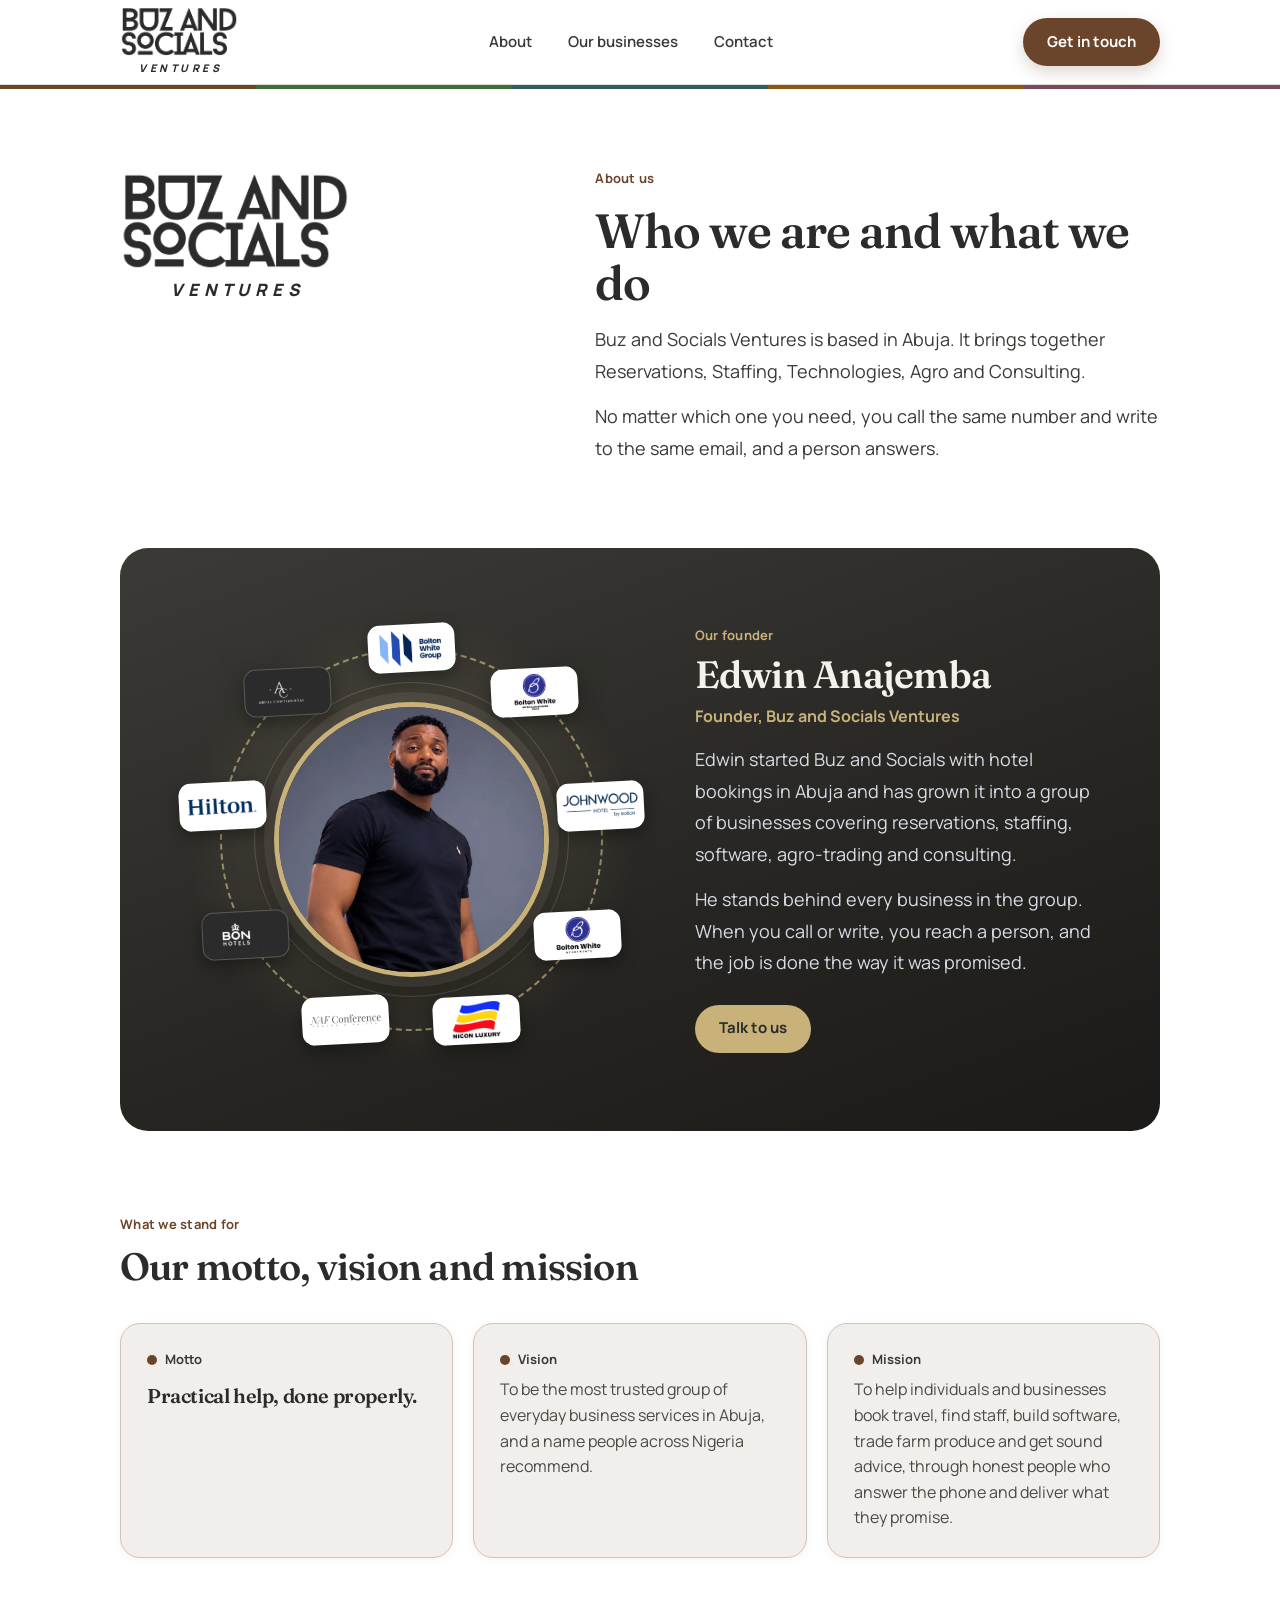
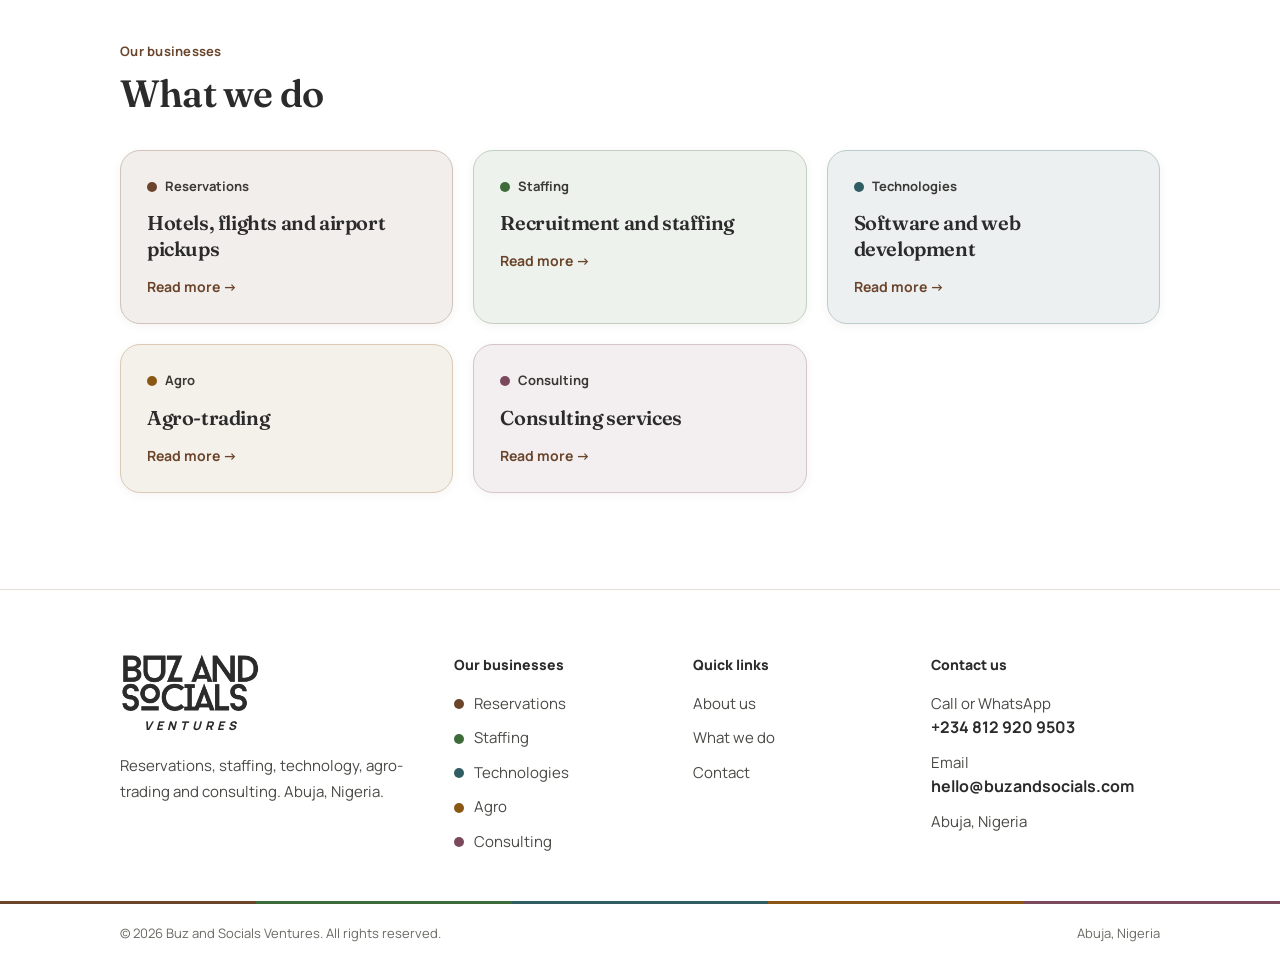
==== commit 665ef680: "Founder section with orbit design" ====
--- a/site/about.html
+++ b/site/about.html
@@ -39,14 +39,14 @@
 <p>Buz and Socials Ventures is based in Abuja. It brings together Reservations, Staffing, Technologies, Agro and Consulting.</p>
 <p>No matter which one you need, you call the same number and write to the same email, and a person answers.</p></div>
 </div></section>
-<section class="wrap sec founder" id="founder"><div class="fnd">
-<div class="fring"><div class="fphoto"><img src="assets/founder.jpg" alt="Edwin Anajemba, founder of Buz and Socials Ventures" width="400" height="400" loading="lazy"></div></div>
-<div><div class="eyebrow">Our founder</div><h2 class="h">Edwin Anajemba</h2>
+<section class="wrap sec founder" id="founder"><div class="fpanel"><div class="fnd">
+<div class="orbit" aria-label="Edwin Anajemba, founder of Buz and Socials Ventures"><i class="glow"></i><i class="r1"></i><i class="r2"></i><span class="op"><img src="assets/founder.jpg" alt="Edwin Anajemba, founder of Buz and Socials Ventures" width="480" height="480" loading="lazy"></span><span class="oc" style="left:40.75%;top:4.15%;transform:rotate(-3deg)"><img src="assets/orbit/bolton-group.png" alt="Bolton White Group" loading="lazy"></span><span class="oc" style="left:66.95%;top:13.68%;transform:rotate(-3deg)"><img src="assets/orbit/bolton-hotels.png" alt="Bolton White Hotels and Apartments Abuja" loading="lazy"></span><span class="oc" style="left:80.89%;top:37.82%;transform:rotate(-3deg)"><img src="assets/orbit/johnwood.png" alt="Johnwood Hotel by Bolton" loading="lazy"></span><span class="oc" style="left:76.04%;top:65.28%;transform:rotate(-3deg)"><img src="assets/orbit/bolton-apts.png" alt="Bolton White Apartments" loading="lazy"></span><span class="oc" style="left:54.69%;top:83.20%;transform:rotate(-3deg)"><img src="assets/orbit/nicon.png" alt="Nicon Luxury" loading="lazy"></span><span class="oc" style="left:26.81%;top:83.20%;transform:rotate(-3deg)"><img src="assets/orbit/naf.png" alt="NAF Conference Centre and Suites" loading="lazy"></span><span class="oc dk" style="left:5.46%;top:65.28%;transform:rotate(-3deg)"><img src="assets/orbit/bon.png" alt="BON Hotels" loading="lazy"></span><span class="oc" style="left:0.61%;top:37.82%;transform:rotate(-3deg)"><img src="assets/orbit/hilton.png" alt="Transcorp Hilton Abuja" loading="lazy"></span><span class="oc dk" style="left:14.55%;top:13.68%;transform:rotate(-3deg)"><img src="assets/orbit/continental.png" alt="Abuja Continental Hotel" loading="lazy"></span></div>
+<div class="ftx"><div class="eyebrow">Our founder</div><h2 class="h">Edwin Anajemba</h2>
 <p class="fr">Founder, Buz and Socials Ventures</p>
 <p>Edwin started Buz and Socials with hotel bookings in Abuja and has grown it into a group of businesses covering reservations, staffing, software, agro-trading and consulting.</p>
 <p>He stands behind every business in the group. When you call or write, you reach a person, and the job is done the way it was promised.</p>
-<a class="btn" href="contact.html">Talk to us</a></div>
-</div></section>
+<div class="btns row"><a class="btn" href="contact.html">Talk to us</a></div></div>
+</div></div></section>
 <section class="wrap sec"><div class="eyebrow">What we stand for</div><h2 class="h">Our motto, vision and mission</h2>
 <div class="grid3 cards">
 <div class="card aud"><div class="sm"><i class="dot"></i>Motto</div><div class="h">Practical help, done properly.</div></div>
--- a/site/styles.css
+++ b/site/styles.css
@@ -241,13 +241,25 @@
 .pi img[src*=capital]{height:52px}
 
 /* founder */
-.fnd{display:flex;gap:64px;align-items:center}
-.fnd>div:last-child{flex:1.3}
-.fnd p{margin:14px 0 0;font-size:18px;line-height:1.75;color:#3A3935}
-.fnd .fr{margin-top:6px;font-weight:700;color:#6A452B;font-size:16px}
-.fnd .btn{display:inline-block;margin-top:26px}
-.fring{flex:1;max-width:440px;aspect-ratio:1;border-radius:50%;padding:12px;background:conic-gradient(#6A452B 0 20%,#3E6B3A 0 40%,#2F5D62 0 60%,#8A5714 0 80%,#7A4A5C 0 100%);position:relative;box-shadow:0 18px 40px rgba(43,43,43,.18)}
-.fring::before{content:"";position:absolute;inset:-26px;border-radius:50%;border:2px dashed #C9C3B4}
-.fphoto{width:100%;height:100%;border-radius:50%;overflow:hidden;border:8px solid #F4F2EC;box-sizing:border-box;background:#F4F2EC}
-.fphoto img{width:100%;height:100%;object-fit:cover;display:block}
-@media (max-width:860px){.fnd{flex-direction:column;gap:48px;text-align:left}.fring{width:78%;max-width:340px;margin:14px auto 0}.fnd>div:last-child{width:100%}}
+/* founder */
+.fpanel{background:linear-gradient(160deg,#3B3A36 0%,#262522 60%,#1B1A18 100%);border-radius:28px;padding:56px 56px;overflow:hidden}
+.fnd{display:flex;gap:48px;align-items:center}
+.orbit{position:relative;flex:1.15;aspect-ratio:1;max-width:600px}
+.orbit .glow{position:absolute;left:-1%;top:-1%;width:102%;height:102%;border-radius:50%;background:radial-gradient(circle,rgba(201,178,122,.3) 0%,transparent 66%)}
+.orbit .r1,.orbit .r2{position:absolute;border-radius:50%;box-sizing:border-box}
+.orbit .r1{left:9.25%;top:9.25%;width:81.5%;height:81.5%;border:2px dashed #C9B27A;opacity:.7}
+.orbit .r2{left:16.5%;top:16.5%;width:67%;height:67%;border:1px solid rgba(244,242,236,.18)}
+.orbit .op{position:absolute;left:20.8%;top:20.8%;width:58.4%;height:58.4%;border-radius:50%;overflow:hidden;border:5px solid #C9B27A;box-sizing:border-box;box-shadow:0 0 0 10px rgba(244,242,236,.08),0 16px 40px rgba(0,0,0,.45)}
+.orbit .op img{width:100%;height:100%;object-fit:cover;display:block}
+.orbit .oc{position:absolute;width:18.5%;height:10.2%;background:#fff;border-radius:12px;box-shadow:0 6px 16px rgba(0,0,0,.35);display:flex;align-items:center;justify-content:center}
+.orbit .oc.dk{background:#2B2B2B;border:1px solid rgba(255,255,255,.22)}
+.orbit .oc img{max-width:86%;max-height:74%;object-fit:contain;display:block}
+.ftx{flex:1}
+.ftx .eyebrow{color:#C9B27A}
+.ftx .h{color:#F4F2EC;margin:8px 0 0}
+.ftx p{margin:14px 0 0;font-size:18px;line-height:1.75;color:#D9DCE6}
+.ftx .fr{margin-top:6px;font-weight:700;color:#C9B27A;font-size:16px}
+.ftx .btns.row{margin-top:26px}
+.ftx .btn{background:#C9B27A;color:#2B2B2B;box-shadow:none}
+.ftx .btn:hover{background:#D8C48F}
+@media (max-width:860px){.fpanel{padding:36px 22px;border-radius:22px}.fnd{flex-direction:column;gap:30px}.orbit{width:100%;flex:none}.ftx{width:100%}.orbit .oc{border-radius:8px}}
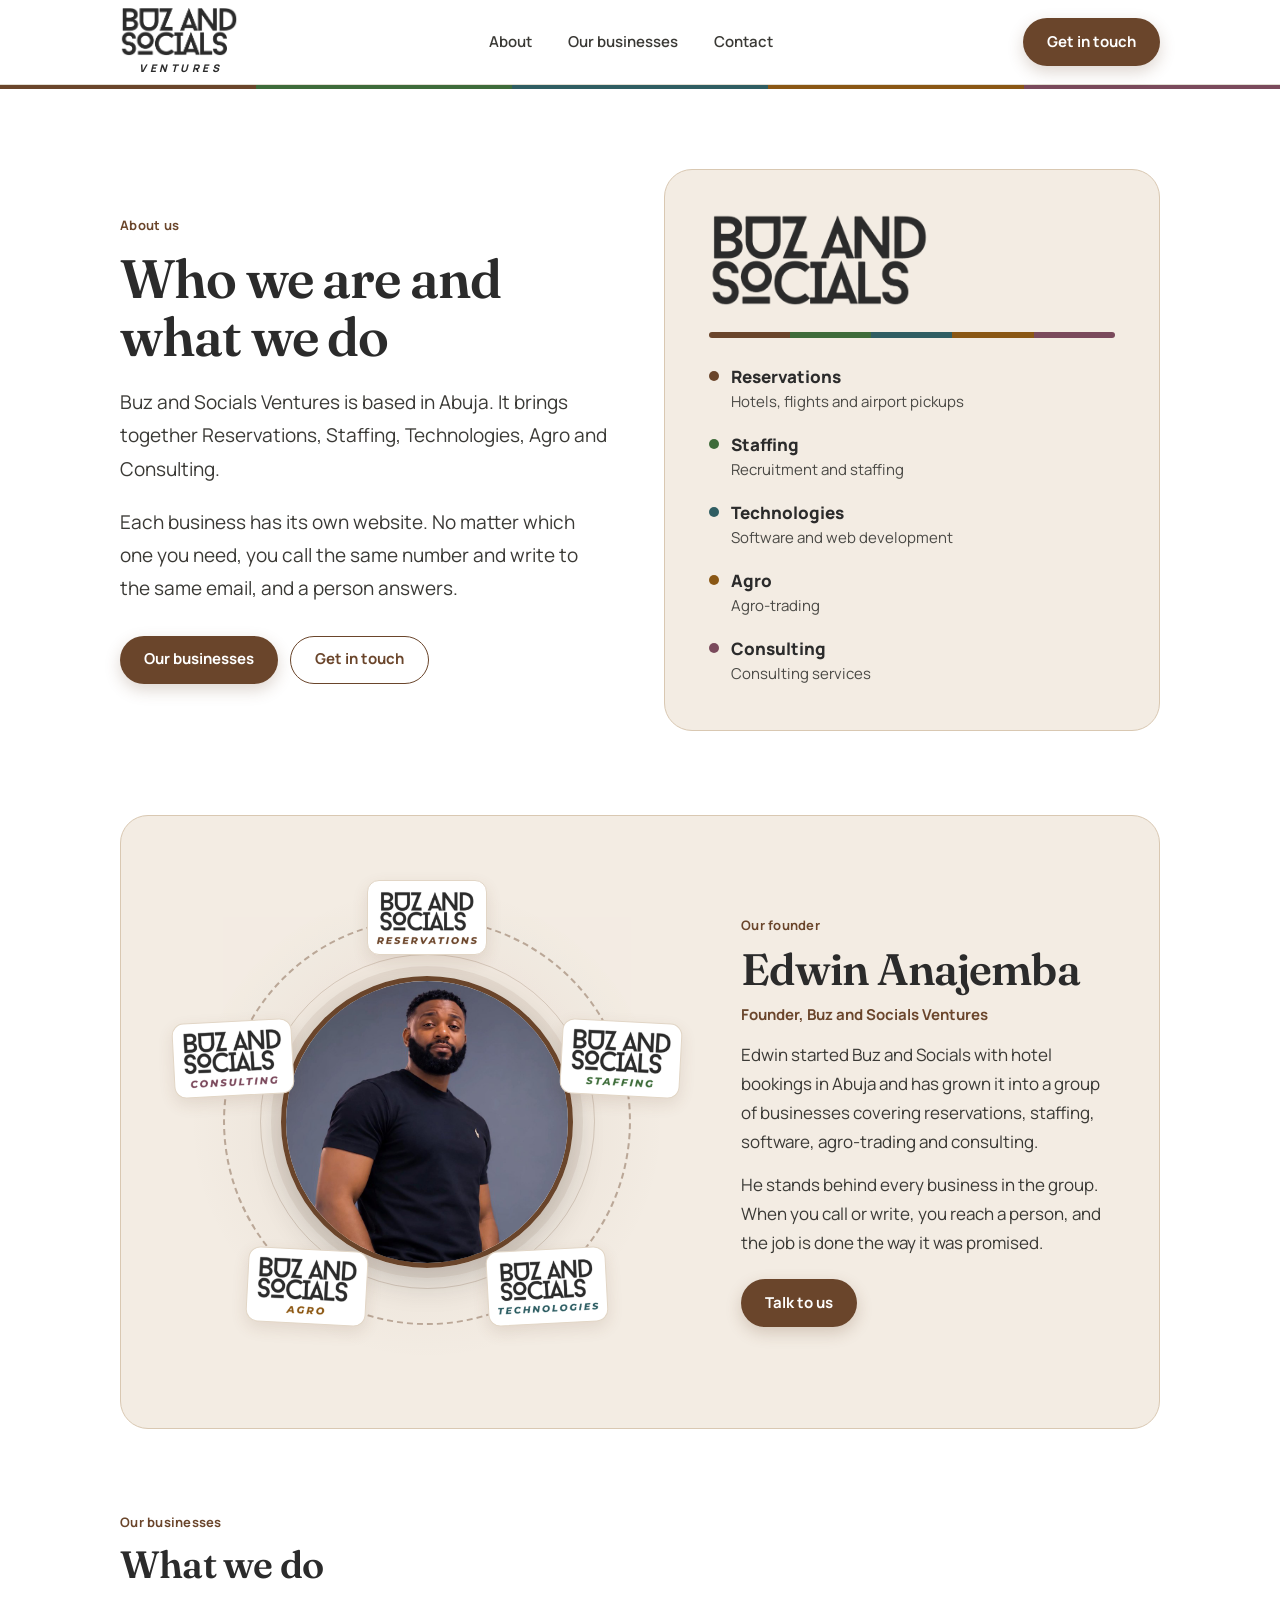
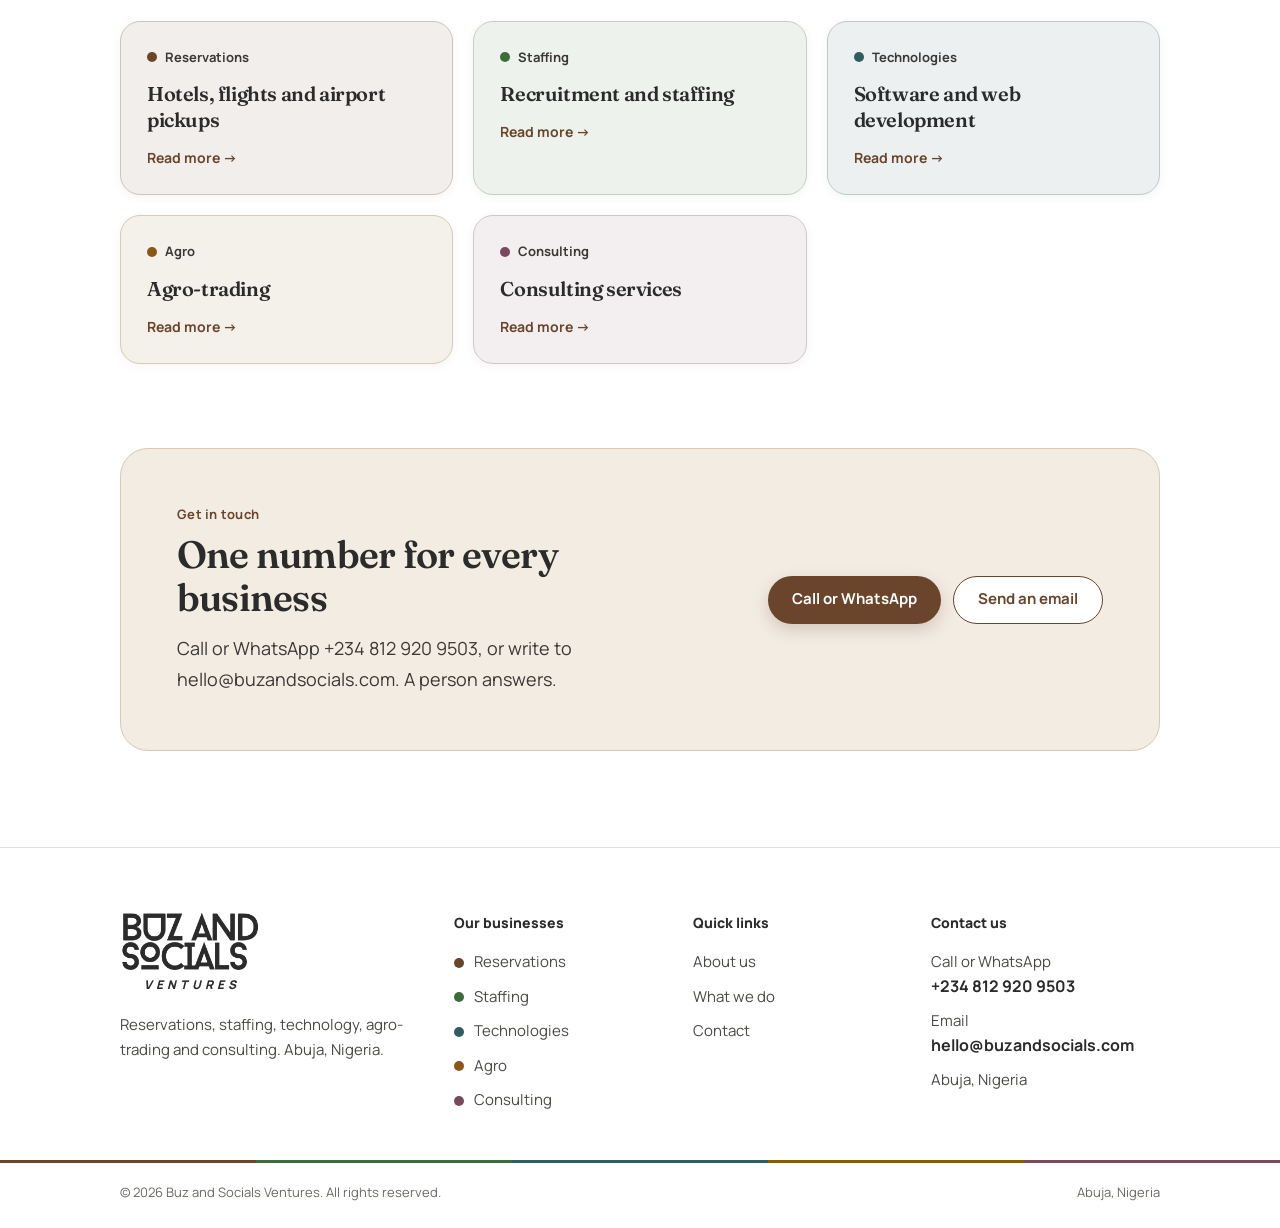
==== commit 0c9e85a5: "Rebuild About page with founder ring" ====
--- a/site/about.html
+++ b/site/about.html
@@ -32,29 +32,24 @@
 </header>
 <div class="bar" style="height:4px"><i style="background:#6A452B"></i><i style="background:#3E6B3A"></i><i style="background:#2F5D62"></i><i style="background:#8A5714"></i><i style="background:#7A4A5C"></i></div>
 <main id="main">
-<section class="wrap sec about-top">
-<div class="about two">
-<div class="about-logo"><span class="logo big"><img src="assets/logo.png" alt="Buz and Socials" width="230" height="96"><span class="lw">VENTURES</span></span></div>
+<section class="wrap sec about-top"><div class="abh">
 <div><div class="eyebrow">About us</div><h1 class="h">Who we are and what we do</h1>
 <p>Buz and Socials Ventures is based in Abuja. It brings together Reservations, Staffing, Technologies, Agro and Consulting.</p>
-<p>No matter which one you need, you call the same number and write to the same email, and a person answers.</p></div>
+<p>Each business has its own website. No matter which one you need, you call the same number and write to the same email, and a person answers.</p>
+<div class="btns row"><a class="btn" href="index.html#businesses">Our businesses</a><a class="btng" href="contact.html">Get in touch</a></div></div>
+<div class="abc"><img src="assets/logo.png" alt="Buz and Socials" width="220" height="92"><div class="bar abbar"><i style="background:#6A452B"></i><i style="background:#3E6B3A"></i><i style="background:#2F5D62"></i><i style="background:#8A5714"></i><i style="background:#7A4A5C"></i></div><div class="abl"><div class="abr"><i class="dot" style="background:#6A452B"></i><div><b>Reservations</b><span>Hotels, flights and airport pickups</span></div></div><div class="abr"><i class="dot" style="background:#3E6B3A"></i><div><b>Staffing</b><span>Recruitment and staffing</span></div></div><div class="abr"><i class="dot" style="background:#2F5D62"></i><div><b>Technologies</b><span>Software and web development</span></div></div><div class="abr"><i class="dot" style="background:#8A5714"></i><div><b>Agro</b><span>Agro-trading</span></div></div><div class="abr"><i class="dot" style="background:#7A4A5C"></i><div><b>Consulting</b><span>Consulting services</span></div></div></div></div>
 </div></section>
 <section class="wrap sec founder" id="founder"><div class="fpanel"><div class="fnd">
-<div class="orbit" aria-label="Edwin Anajemba, founder of Buz and Socials Ventures"><i class="glow"></i><i class="r1"></i><i class="r2"></i><span class="op"><img src="assets/founder.jpg" alt="Edwin Anajemba, founder of Buz and Socials Ventures" width="480" height="480" loading="lazy"></span><span class="oc" style="left:40.75%;top:4.15%;transform:rotate(-3deg)"><img src="assets/orbit/bolton-group.png" alt="Bolton White Group" loading="lazy"></span><span class="oc" style="left:66.95%;top:13.68%;transform:rotate(-3deg)"><img src="assets/orbit/bolton-hotels.png" alt="Bolton White Hotels and Apartments Abuja" loading="lazy"></span><span class="oc" style="left:80.89%;top:37.82%;transform:rotate(-3deg)"><img src="assets/orbit/johnwood.png" alt="Johnwood Hotel by Bolton" loading="lazy"></span><span class="oc" style="left:76.04%;top:65.28%;transform:rotate(-3deg)"><img src="assets/orbit/bolton-apts.png" alt="Bolton White Apartments" loading="lazy"></span><span class="oc" style="left:54.69%;top:83.20%;transform:rotate(-3deg)"><img src="assets/orbit/nicon.png" alt="Nicon Luxury" loading="lazy"></span><span class="oc" style="left:26.81%;top:83.20%;transform:rotate(-3deg)"><img src="assets/orbit/naf.png" alt="NAF Conference Centre and Suites" loading="lazy"></span><span class="oc dk" style="left:5.46%;top:65.28%;transform:rotate(-3deg)"><img src="assets/orbit/bon.png" alt="BON Hotels" loading="lazy"></span><span class="oc" style="left:0.61%;top:37.82%;transform:rotate(-3deg)"><img src="assets/orbit/hilton.png" alt="Transcorp Hilton Abuja" loading="lazy"></span><span class="oc dk" style="left:14.55%;top:13.68%;transform:rotate(-3deg)"><img src="assets/orbit/continental.png" alt="Abuja Continental Hotel" loading="lazy"></span></div>
+<div class="orbit" aria-label="Edwin Anajemba, founder of Buz and Socials Ventures"><i class="glow"></i><i class="r1"></i><i class="r2"></i><span class="op"><img src="assets/founder.jpg" alt="Edwin Anajemba, founder of Buz and Socials Ventures" width="480" height="480" loading="lazy"></span><span class="oc" style="left:38.00%;top:1.75%;transform:rotate(0deg)"><img src="assets/orbit/biz-reservations.png" alt="Buz and Socials Reservations" loading="lazy"></span><span class="oc" style="left:76.76%;top:29.91%;transform:rotate(3deg)"><img src="assets/orbit/biz-staffing.png" alt="Buz and Socials Staffing" loading="lazy"></span><span class="oc" style="left:61.95%;top:75.47%;transform:rotate(-3deg)"><img src="assets/orbit/biz-technologies.png" alt="Buz and Socials Technologies" loading="lazy"></span><span class="oc" style="left:14.05%;top:75.47%;transform:rotate(3deg)"><img src="assets/orbit/biz-agro.png" alt="Buz and Socials Agro" loading="lazy"></span><span class="oc" style="left:-0.76%;top:29.91%;transform:rotate(-3deg)"><img src="assets/orbit/biz-consulting.png" alt="Buz and Socials Consulting" loading="lazy"></span></div>
 <div class="ftx"><div class="eyebrow">Our founder</div><h2 class="h">Edwin Anajemba</h2>
 <p class="fr">Founder, Buz and Socials Ventures</p>
 <p>Edwin started Buz and Socials with hotel bookings in Abuja and has grown it into a group of businesses covering reservations, staffing, software, agro-trading and consulting.</p>
 <p>He stands behind every business in the group. When you call or write, you reach a person, and the job is done the way it was promised.</p>
 <div class="btns row"><a class="btn" href="contact.html">Talk to us</a></div></div>
 </div></div></section>
-<section class="wrap sec"><div class="eyebrow">What we stand for</div><h2 class="h">Our motto, vision and mission</h2>
-<div class="grid3 cards">
-<div class="card aud"><div class="sm"><i class="dot"></i>Motto</div><div class="h">Practical help, done properly.</div></div>
-<div class="card aud"><div class="sm"><i class="dot"></i>Vision</div><p>To be the most trusted group of everyday business services in Abuja, and a name people across Nigeria recommend.</p></div>
-<div class="card aud"><div class="sm"><i class="dot"></i>Mission</div><p>To help individuals and businesses book travel, find staff, build software, trade farm produce and get sound advice, through honest people who answer the phone and deliver what they promise.</p></div>
-</div></section>
-<section class="wrap sec last"><div class="eyebrow">Our businesses</div><h2 class="h">What we do</h2>
+<section class="wrap sec"><div class="eyebrow">Our businesses</div><h2 class="h">What we do</h2>
 <div class="grid3 cards"><a class="card aud" href="reservations.html" style="--c:#6A452B"><div class="sm"><i class="dot"></i>Reservations</div><div class="h">Hotels, flights and airport pickups</div><span class="more">Read more →</span></a><a class="card aud" href="staffing.html" style="--c:#3E6B3A"><div class="sm"><i class="dot"></i>Staffing</div><div class="h">Recruitment and staffing</div><span class="more">Read more →</span></a><a class="card aud" href="technologies.html" style="--c:#2F5D62"><div class="sm"><i class="dot"></i>Technologies</div><div class="h">Software and web development</div><span class="more">Read more →</span></a><a class="card aud" href="agro.html" style="--c:#8A5714"><div class="sm"><i class="dot"></i>Agro</div><div class="h">Agro-trading</div><span class="more">Read more →</span></a><a class="card aud" href="consulting.html" style="--c:#7A4A5C"><div class="sm"><i class="dot"></i>Consulting</div><div class="h">Consulting services</div><span class="more">Read more →</span></a></div></section>
+<section class="wrap sec last"><div class="abcta"><div><div class="eyebrow">Get in touch</div><h2 class="h">One number for every business</h2><p>Call or WhatsApp +234 812 920 9503, or write to hello@buzandsocials.com. A person answers.</p></div><div class="btns"><a class="btn" href="contact.html">Call or WhatsApp</a><a class="btng" href="contact.html">Send an email</a></div></div></section>
 </main>
 <footer class="foot">
 <div class="wrap fgrid">
--- a/site/styles.css
+++ b/site/styles.css
@@ -240,26 +240,40 @@
 .pi img[src*=transcorp]{height:24px}
 .pi img[src*=capital]{height:52px}
 
-/* founder */
-/* founder */
-.fpanel{background:linear-gradient(160deg,#3B3A36 0%,#262522 60%,#1B1A18 100%);border-radius:28px;padding:56px 56px;overflow:hidden}
-.fnd{display:flex;gap:48px;align-items:center}
-.orbit{position:relative;flex:1.15;aspect-ratio:1;max-width:600px}
-.orbit .glow{position:absolute;left:-1%;top:-1%;width:102%;height:102%;border-radius:50%;background:radial-gradient(circle,rgba(201,178,122,.3) 0%,transparent 66%)}
+/* about */
+.abh{display:flex;gap:56px;align-items:center}
+.abh>div:first-child{flex:1.2}
+.abh>.abc{flex:1}
+.abh h1{font-size:54px;line-height:1.08;margin-top:14px}
+.abh p{margin:20px 0 0;font-size:19px;line-height:1.75;color:#3A3935}
+.abh .btns.row{margin-top:30px}
+.abc{background:#F3ECE3;border:1px solid #D9C8B2;border-radius:28px;padding:44px;display:flex;flex-direction:column;gap:26px}
+.abc img{width:220px;height:auto;display:block}
+.abbar{height:6px;border-radius:3px;overflow:hidden}
+.abl{display:flex;flex-direction:column;gap:18px}
+.abr{display:flex;align-items:flex-start;gap:12px}
+.abr .dot{margin-top:7px}
+.abr b{display:block;font-size:17px;font-weight:800;color:#2B2B2B}
+.abr span{display:block;font-size:15px;color:#4A4945;margin-top:2px}
+.fpanel{background:#F3ECE3;border:1px solid #D9C8B2;border-radius:28px;padding:56px;overflow:hidden}
+.fnd{display:flex;gap:64px;align-items:center}
+.orbit{position:relative;flex:none;width:500px;max-width:100%;aspect-ratio:1}
+.orbit .glow{position:absolute;left:-1%;top:-1%;width:102%;height:102%;border-radius:50%;background:radial-gradient(circle,rgba(106,69,43,.10) 0%,transparent 66%)}
 .orbit .r1,.orbit .r2{position:absolute;border-radius:50%;box-sizing:border-box}
-.orbit .r1{left:9.25%;top:9.25%;width:81.5%;height:81.5%;border:2px dashed #C9B27A;opacity:.7}
-.orbit .r2{left:16.5%;top:16.5%;width:67%;height:67%;border:1px solid rgba(244,242,236,.18)}
-.orbit .op{position:absolute;left:20.8%;top:20.8%;width:58.4%;height:58.4%;border-radius:50%;overflow:hidden;border:5px solid #C9B27A;box-sizing:border-box;box-shadow:0 0 0 10px rgba(244,242,236,.08),0 16px 40px rgba(0,0,0,.45)}
+.orbit .r1{left:9.25%;top:9.25%;width:81.5%;height:81.5%;border:2px dashed #6A452B;opacity:.4}
+.orbit .r2{left:16.5%;top:16.5%;width:67%;height:67%;border:1px solid rgba(106,69,43,.2)}
+.orbit .op{position:absolute;left:20.8%;top:20.8%;width:58.4%;height:58.4%;border-radius:50%;overflow:hidden;border:5px solid #6A452B;box-sizing:border-box;box-shadow:0 0 0 10px rgba(106,69,43,.08),0 14px 32px rgba(43,43,43,.2)}
 .orbit .op img{width:100%;height:100%;object-fit:cover;display:block}
-.orbit .oc{position:absolute;width:18.5%;height:10.2%;background:#fff;border-radius:12px;box-shadow:0 6px 16px rgba(0,0,0,.35);display:flex;align-items:center;justify-content:center}
-.orbit .oc.dk{background:#2B2B2B;border:1px solid rgba(255,255,255,.22)}
-.orbit .oc img{max-width:86%;max-height:74%;object-fit:contain;display:block}
-.ftx{flex:1}
-.ftx .eyebrow{color:#C9B27A}
-.ftx .h{color:#F4F2EC;margin:8px 0 0}
-.ftx p{margin:14px 0 0;font-size:18px;line-height:1.75;color:#D9DCE6}
-.ftx .fr{margin-top:6px;font-weight:700;color:#C9B27A;font-size:16px}
-.ftx .btns.row{margin-top:26px}
-.ftx .btn{background:#C9B27A;color:#2B2B2B;box-shadow:none}
-.ftx .btn:hover{background:#D8C48F}
-@media (max-width:860px){.fpanel{padding:36px 22px;border-radius:22px}.fnd{flex-direction:column;gap:30px}.orbit{width:100%;flex:none}.ftx{width:100%}.orbit .oc{border-radius:8px}}
+.orbit .oc{position:absolute;width:24%;height:15%;background:#fff;border:1px solid #E2D6C6;border-radius:12px;box-shadow:0 6px 16px rgba(106,69,43,.12);display:flex;align-items:center;justify-content:center}
+.orbit .oc img{max-width:88%;max-height:80%;object-fit:contain;display:block}
+.ftx{flex:1;min-width:0}
+.ftx .h{font-size:44px;line-height:1.1;margin-top:10px}
+.ftx p{margin:14px 0 0;font-size:17px;line-height:1.7;color:#3A3935}
+.ftx .fr{margin-top:8px;font-weight:700;color:#6A452B;font-size:15px}
+.ftx .btns.row{margin-top:22px}
+.abcta{background:#F3ECE3;border:1px solid #D9C8B2;border-radius:28px;padding:56px;display:flex;gap:56px;align-items:center;justify-content:space-between}
+.abcta>div:first-child{flex:1}
+.abcta .h{font-size:38px;line-height:1.12;margin-top:10px}
+.abcta p{margin:14px 0 0;font-size:18px;line-height:1.7;color:#3A3935}
+.abcta .btns{flex:none}
+@media (max-width:860px){.abh{flex-direction:column;align-items:stretch;gap:28px}.abh h1{font-size:36px}.abh p{font-size:17px}.abc{padding:26px 22px;border-radius:22px;gap:22px}.abc img{width:170px}.abr b{font-size:16px}.abr span{font-size:14.5px}.fpanel{padding:24px 20px;border-radius:22px}.fnd{flex-direction:column;gap:28px}.orbit{width:100%}.orbit .oc{border-radius:8px}.ftx{width:100%}.ftx .h{font-size:34px}.ftx p{font-size:15.5px}.ftx .btn{width:100%}.abcta{flex-direction:column;align-items:stretch;gap:24px;padding:28px 22px;border-radius:22px}.abcta .h{font-size:30px}.abcta p{font-size:16px}.abcta .btns{flex-direction:column}}
